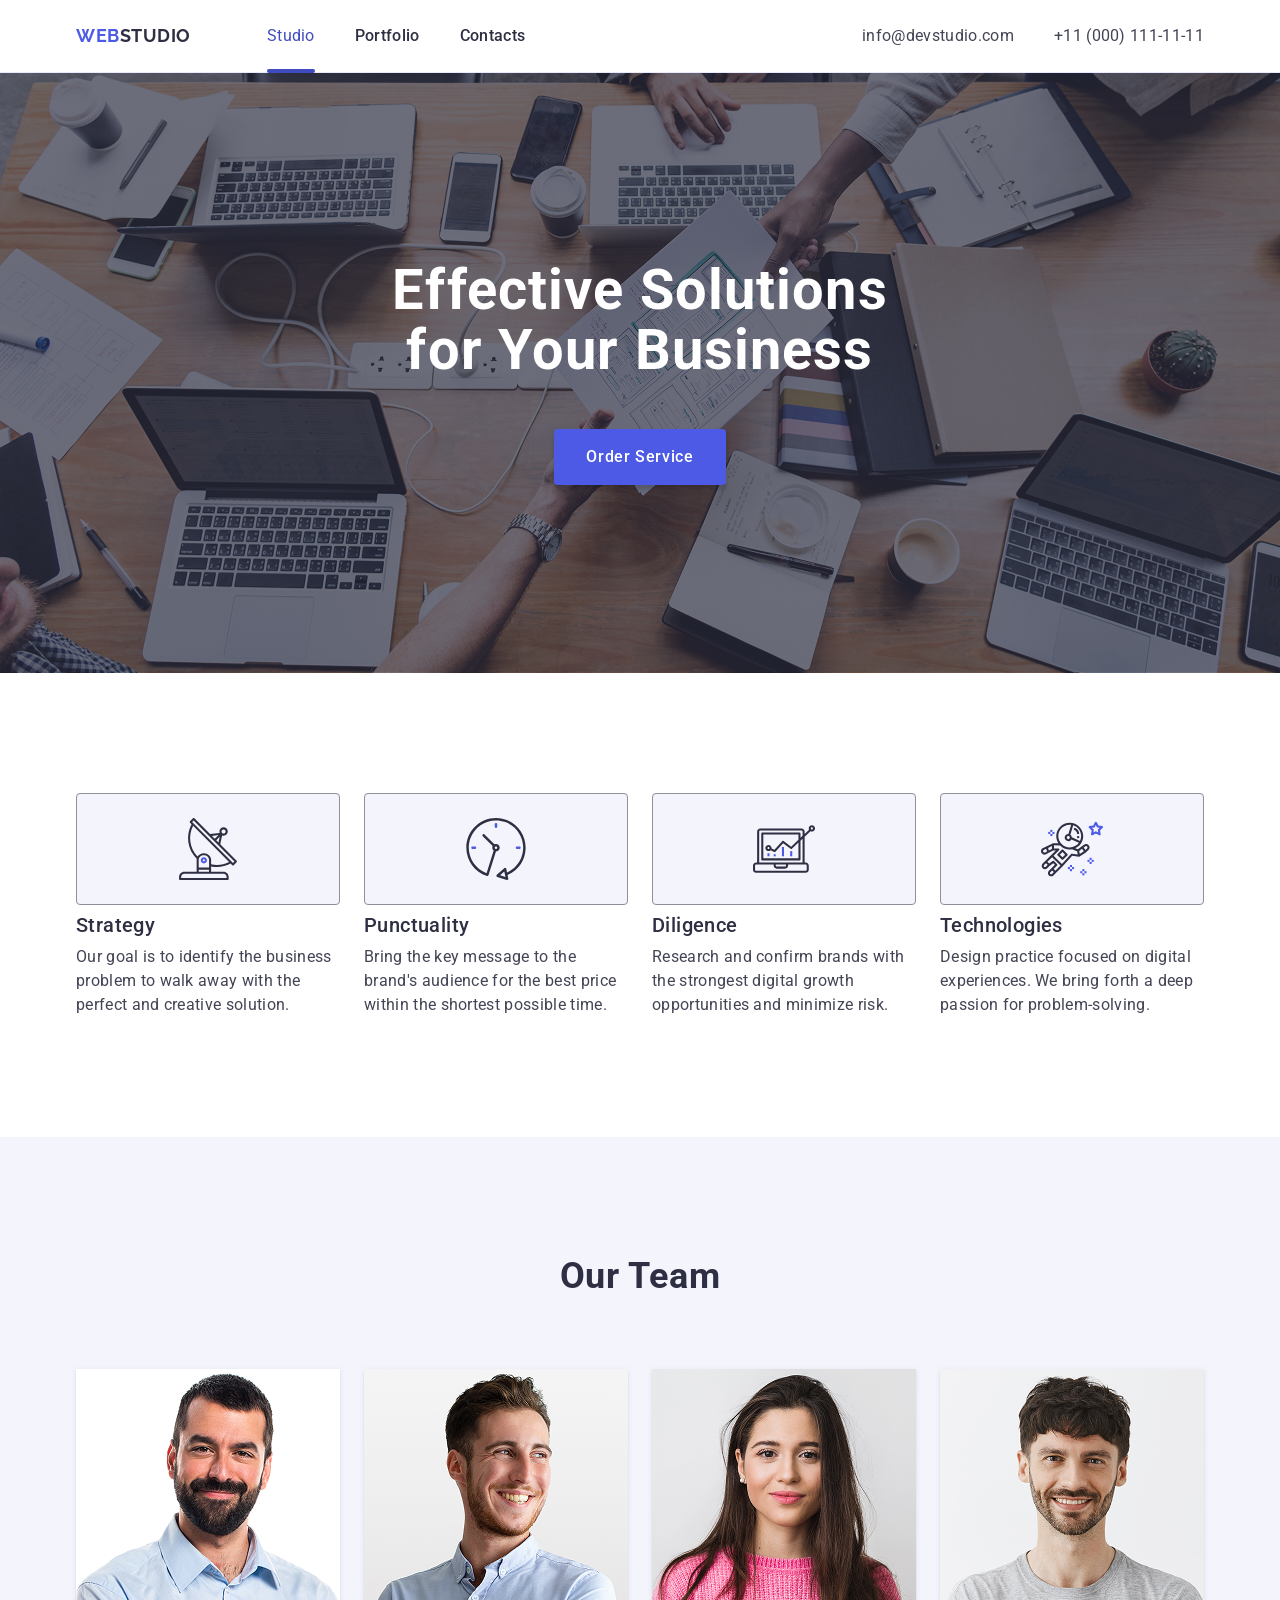
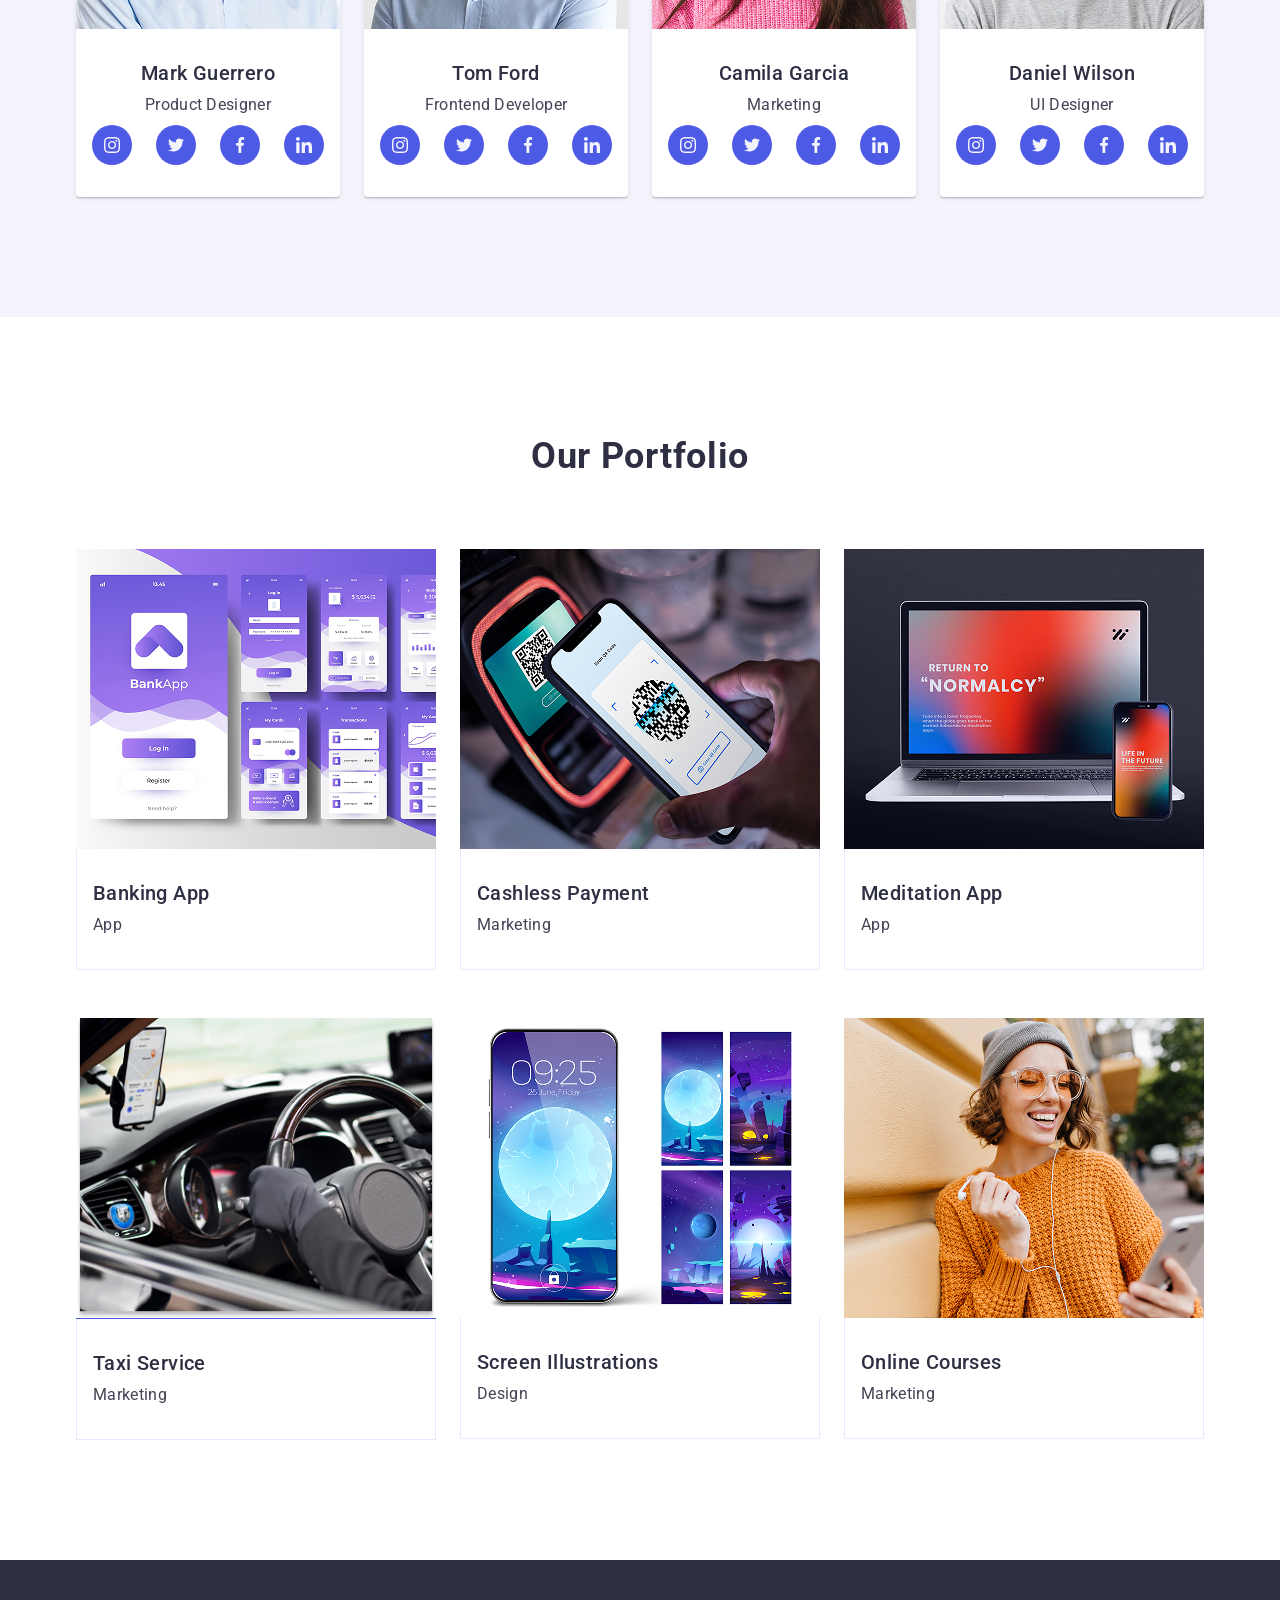
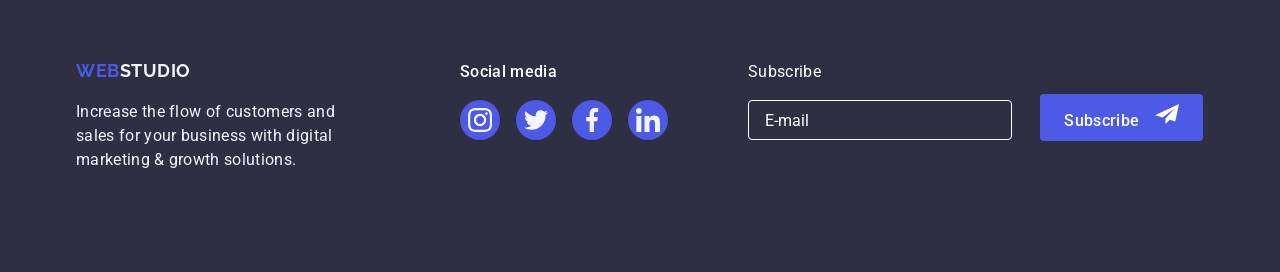
==== index.html @ 94b2026b "hidden checked" ====
<!doctype html>
<html lang="en">
  <head>
    <meta charset="UTF-8" />
    <meta name="viewport" content="width=device-width, initial-scale=1.0" />
    <title>Document</title>
    <link rel="preconnect" href="https://fonts.googleapis.com" />
    <link rel="preconnect" href="https://fonts.gstatic.com" crossorigin />
    <link
      href="https://fonts.googleapis.com/css2?family=Raleway:ital,wght@0,100..900;1,100..900&family=Roboto:ital,wght@0,100..900;1,100..900&display=swap"
      rel="stylesheet"
    />
    <link
      rel="stylesheet"
      href="https://cdnjs.cloudflare.com/ajax/libs/modern-normalize/3.0.1/modern-normalize.min.css"
      integrity="sha512-q6WgHqiHlKyOqslT/lgBgodhd03Wp4BEqKeW6nNtlOY4quzyG3VoQKFrieaCeSnuVseNKRGpGeDU3qPmabCANg=="
      crossorigin="anonymous"
      referrerpolicy="no-referrer"
    />
    <link rel="stylesheet" href="./css/styles.css" />
  </head>
  <body>
    <header class="header">
      <div class="container">
        <div class="header-wrapper">
          <a class="logo" href="./index.html"
            ><span class="logo-text">Web</span>Studio</a
          >
          <nav class="nav">
            <ul class="nav-list">
              <li>
                <a class="nav-link-active" href="./index.html">Studio</a>
              </li>
              <li><a class="nav-link" href="">Portfolio</a></li>
              <li><a class="nav-link" href="">Contacts</a></li>
            </ul>
          </nav>
          <address class="contact">
            <ul class="nav-contact">
              <li class="contact-list">
                <a class="contact-link" href="mailto:info@devstudio.com"
                  >info@devstudio.com</a
                >
              </li>
              <li class="contact-list">
                <a class="contact-link" href="tel:+110001111111"
                  >+11 (000) 111-11-11</a
                >
              </li>
            </ul>
          </address>
        </div>
      </div>
    </header>
    <main>
      <section class="solutions">
        <div class="container">
          <div class="solutions-wrapper">
            <h1 class="solutions-title">
              Effective Solutions for Your Business
            </h1>
            <button class="solution-button" type="button" data-modal-open>
              Order Service
            </button>
          </div>
        </div>
      </section>
      <section class="features">
        <div class="container">
          <h2 class="visually-hidden">Our Features</h2>
          <div class="features-wrapper">
            <ul class="features-list">
              <li class="features-item">
                <div class="features-icon">
                  <svg
                    class="icons"
                    width="64"
                    height="64"
                    fill="#f4f4fd"
                    xmlns="http://www.w3.org/2000/svg"
                  >
                    <use href="./images/icons.svg#antenna" />
                  </svg>
                </div>
                <h3 class="features-item-title">Strategy</h3>
                <p class="features-text">
                  Our goal is to identify the business problem to walk away with
                  the perfect and creative solution.
                </p>
              </li>
              <li class="features-item">
                <div class="features-icon">
                  <svg
                    class="icons"
                    width="64"
                    height="64"
                    fill="#f4f4fd"
                    xmlns="http://www.w3.org/2000/svg"
                  >
                    <use href="./images/icons.svg#clock" />
                  </svg>
                </div>
                <h3 class="features-item-title">Punctuality</h3>
                <p class="features-text">
                  Bring the key message to the brand's audience for the best
                  price within the shortest possible time.
                </p>
              </li>
              <li class="features-item">
                <div class="features-icon">
                  <svg
                    class="icons"
                    width="64"
                    height="64"
                    fill="#f4f4fd"
                    xmlns="http://www.w3.org/2000/svg"
                  >
                    <use href="./images/icons.svg#diagram" />
                  </svg>
                </div>
                <h3 class="features-item-title">Diligence</h3>
                <p class="features-text">
                  Research and confirm brands with the strongest digital growth
                  opportunities and minimize risk.
                </p>
              </li>
              <li class="features-item">
                <div class="features-icon">
                  <svg
                    class="icons"
                    width="64"
                    height="64"
                    fill="#f4f4fd"
                    xmlns="http://www.w3.org/2000/svg"
                  >
                    <use href="./images/icons.svg#astronaut" />
                  </svg>
                </div>
                <h3 class="features-item-title">Technologies</h3>
                <p class="features-text">
                  Design practice focused on digital experiences. We bring forth
                  a deep passion for problem-solving.
                </p>
              </li>
            </ul>
          </div>
        </div>
      </section>
      <section class="team">
        <div class="container">
          <div class="team-wrapper">
            <h2 class="team-title">Our Team</h2>
            <ul class="team-list">
              <li class="team-item">
                <img
                  class="team-img"
                  src="./images/MarkGuerrero.jpg"
                  alt="Mark Guerrero"
                  width="264"
                />
                <div class="team-item-wrapper">
                  <h3 class="team-item-title">Mark Guerrero</h3>
                  <p class="team-text">Product Designer</p>
                  <ul class="social">
                    <li class="social-icon">
                      <a
                        class="social-link"
                        href="https://www.instagram.com/mark_guerrero/"
                        target="_blank"
                        rel="noopener noreferrer"
                      >
                        <svg
                          class="team-icon"
                          width="16"
                          height="16"
                          fill="#f4f4fd"
                          xmlns="http://www.w3.org/2000/svg"
                        >
                          <use href="./images/icons.svg#instagram" />
                        </svg>
                      </a>
                    </li>
                    <li class="social-icon">
                      <a
                        class="social-link"
                        href="https://twitter.com/mark_guerrero"
                        target="_blank"
                        rel="noopener noreferrer"
                      >
                        <svg
                          class="team-icon"
                          width="16"
                          height="16"
                          fill="#f4f4fd"
                          xmlns="http://www.w3.org/2000/svg"
                        >
                          <use href="./images/icons.svg#twitter" />
                        </svg>
                      </a>
                    </li>
                    <li class="social-icon">
                      <a
                        class="social-link"
                        href="https://facebook.com/mark_guerrero"
                        target="_blank"
                        rel="noopener noreferrer"
                      >
                        <svg
                          class="team-icon"
                          width="16"
                          height="16"
                          fill="#f4f4fd"
                          xmlns="http://www.w3.org/2000/svg"
                        >
                          <use href="./images/icons.svg#facebook" />
                        </svg>
                      </a>
                    </li>
                    <li class="social-icon">
                      <a
                        class="social-link"
                        href="https://www.linkedin.com/in/mark_guerrero"
                        target="_blank"
                        rel="noopener noreferrer"
                      >
                        <svg
                          class="team-icon"
                          width="16"
                          height="16"
                          fill="#f4f4fd"
                          xmlns="http://www.w3.org/2000/svg"
                        >
                          <use href="./images/icons.svg#linkedin" />
                        </svg>
                      </a>
                    </li>
                  </ul>
                </div>
              </li>
              <li class="team-item">
                <img
                  class="team-img"
                  src="./images/TomFord.jpg"
                  alt="Tom Ford"
                  width="264"
                />
                <div class="team-item-wrapper">
                  <h3 class="team-item-title">Tom Ford</h3>
                  <p class="team-text">Frontend Developer</p>
                  <ul class="social">
                    <li class="social-icon">
                      <a
                        class="social-link"
                        href="https://www.instagram.com/tom_ford/"
                        target="_blank"
                        rel="noopener noreferrer"
                      >
                        <svg
                          class="team-icon"
                          width="16"
                          height="16"
                          fill="#f4f4fd"
                          xmlns="http://www.w3.org/2000/svg"
                        >
                          <use href="./images/icons.svg#instagram" />
                        </svg>
                      </a>
                    </li>
                    <li class="social-icon">
                      <a
                        class="social-link"
                        href="https://twitter.com/tom_ford"
                        target="_blank"
                        rel="noopener noreferrer"
                      >
                        <svg
                          class="team-icon"
                          width="16"
                          height="16"
                          fill="#f4f4fd"
                          xmlns="http://www.w3.org/2000/svg"
                        >
                          <use href="./images/icons.svg#twitter" />
                        </svg>
                      </a>
                    </li>
                    <li class="social-icon">
                      <a
                        class="social-link"
                        href="https://www.facebook.com/tom.ford"
                        target="_blank"
                        rel="noopener noreferrer"
                      >
                        <svg
                          class="team-icon"
                          width="16"
                          height="16"
                          fill="#f4f4fd"
                          xmlns="http://www.w3.org/2000/svg"
                        >
                          <use href="./images/icons.svg#facebook" />
                        </svg>
                      </a>
                    </li>
                    <li class="social-icon">
                      <a
                        class="social-link"
                        href="https://www.linkedin.com/in/tom-ford"
                        target="_blank"
                        rel="noopener noreferrer"
                      >
                        <svg
                          class="team-icon"
                          width="16"
                          height="16"
                          fill="#f4f4fd"
                          xmlns="http://www.w3.org/2000/svg"
                        >
                          <use href="./images/icons.svg#linkedin" />
                        </svg>
                      </a>
                    </li>
                  </ul>
                </div>
              </li>
              <li class="team-item">
                <img
                  class="team-img"
                  src="./images/CamilaGarcia.jpg"
                  alt="Camila Garcia"
                  width="264"
                />
                <div class="team-item-wrapper">
                  <h3 class="team-item-title">Camila Garcia</h3>
                  <p class="team-text">Marketing</p>
                  <ul class="social">
                    <li class="social-icon">
                      <a
                        class="social-link"
                        href="https://www.instagram.com/camila.garcia"
                        target="_blank"
                        rel="noopener noreferrer"
                      >
                        <svg
                          class="team-icon"
                          width="16"
                          height="16"
                          fill="#f4f4fd"
                          xmlns="http://www.w3.org/2000/svg"
                        >
                          <use href="./images/icons.svg#instagram" />
                        </svg>
                      </a>
                    </li>

                    <li class="social-icon">
                      <a
                        class="social-link"
                        href="https://twitter.com/camila_garcia"
                        target="_blank"
                        rel="noopener noreferrer"
                      >
                        <svg
                          class="team-icon"
                          width="16"
                          height="16"
                          fill="#f4f4fd"
                          xmlns="http://www.w3.org/2000/svg"
                        >
                          <use href="./images/icons.svg#twitter" />
                        </svg>
                      </a>
                    </li>
                    <li class="social-icon">
                      <a
                        class="social-link"
                        href="https://www.facebook.com/camila.garcia"
                        target="_blank"
                        rel="noopener noreferrer"
                      >
                        <svg
                          class="team-icon"
                          width="16"
                          height="16"
                          fill="#f4f4fd"
                          xmlns="http://www.w3.org/2000/svg"
                        >
                          <use href="./images/icons.svg#facebook" />
                        </svg>
                      </a>
                    </li>
                    <li class="social-icon">
                      <a
                        class="social-link"
                        href="https://www.linkedin.com/in/camila-garcia"
                        target="_blank"
                        rel="noopener noreferrer"
                      >
                        <svg
                          class="team-icon"
                          width="16"
                          height="16"
                          fill="#f4f4fd"
                          xmlns="http://www.w3.org/2000/svg"
                        >
                          <use href="./images/icons.svg#linkedin" />
                        </svg>
                      </a>
                    </li>
                  </ul>
                </div>
              </li>
              <li class="team-item">
                <img
                  class="team-img"
                  src="./images/DanielWilson.jpg"
                  alt="Daniel Wilson"
                  width="264"
                />
                <div class="team-item-wrapper">
                  <h3 class="team-item-title">Daniel Wilson</h3>
                  <p class="team-text">UI Designer</p>
                  <ul class="social">
                    <li class="social-icon">
                      <a
                        class="social-link"
                        href="https://www.instagram.com/daniel.wilson"
                        target="_blank"
                        rel="noopener noreferrer"
                      >
                        <svg
                          class="team-icon"
                          width="16"
                          height="16"
                          fill="#f4f4fd"
                          xmlns="http://www.w3.org/2000/svg"
                        >
                          <use href="./images/icons.svg#instagram" />
                        </svg>
                      </a>
                    </li>
                    <li class="social-icon">
                      <a
                        class="social-link"
                        href="https://www.twitter.com/daniel.wilson"
                        target="_blank"
                        rel="noopener noreferrer"
                      >
                        <svg
                          class="team-icon"
                          width="16"
                          height="16"
                          fill="#f4f4fd"
                          xmlns="http://www.w3.org/2000/svg"
                        >
                          <use href="./images/icons.svg#twitter" />
                        </svg>
                      </a>
                    </li>
                    <li class="social-icon">
                      <a
                        class="social-link"
                        href="https://www.facebook.com/daniel.wilson"
                        target="_blank"
                        rel="noopener noreferrer"
                      >
                        <svg
                          class="team-icon"
                          width="16"
                          height="16"
                          fill="#f4f4fd"
                          xmlns="http://www.w3.org/2000/svg"
                        >
                          <use href="./images/icons.svg#facebook" />
                        </svg>
                      </a>
                    </li>
                    <li class="social-icon">
                      <a
                        class="social-link"
                        href="https://www.linkedin.com/in/daniel-wilson"
                        target="_blank"
                        rel="noopener noreferrer"
                      >
                        <svg
                          class="team-icon"
                          width="16"
                          height="16"
                          fill="#f4f4fd"
                          xmlns="http://www.w3.org/2000/svg"
                        >
                          <use href="./images/icons.svg#linkedin" />
                        </svg>
                      </a>
                    </li>
                  </ul>
                </div>
              </li>
            </ul>
          </div>
        </div>
      </section>
      <section class="portfolio">
        <div class="container">
          <div class="portfolio-wrapper">
            <h2 class="portfolio-title">Our Portfolio</h2>
            <ul class="portfolio-list">
              <li class="portfolio-item">
                <div class="curtain">
                  <img
                    class="portfolio-img"
                    src="./images/BankingApp.jpg"
                    alt="Banking App"
                    width="360"
                  />
                  <p class="curtain-text">
                    14 Stylish and User-Friendly App Design Concepts · Task
                    Manager App · Calorie Tracker App · Exotic Fruit Ecommerce
                    App · Cloud Storage App
                  </p>
                </div>
                <div class="portfolio-item-wrapper">
                  <h3 class="portfolio-item-title">Banking App</h3>
                  <p class="portfolio-text">App</p>
                </div>
              </li>
              <li class="portfolio-item">
                <div class="curtain">
                  <img
                    class="portfolio-img"
                    src="./images/CashlessPayment.jpg"
                    alt="Cashless Payment"
                    width="360"
                  />
                  <p class="curtain-text">
                    14 Stylish and User-Friendly App Design Concepts · Task
                    Manager App · Calorie Tracker App · Exotic Fruit Ecommerce
                    App · Cloud Storage App
                  </p>
                </div>
                <div class="portfolio-item-wrapper">
                  <h3 class="portfolio-item-title">Cashless Payment</h3>
                  <p class="portfolio-text">Marketing</p>
                </div>
              </li>
              <li class="portfolio-item">
                <div class="curtain">
                  <img
                    class="portfolio-img"
                    src="./images/MeditationApp.jpg"
                    alt="Meditation App"
                    width="360"
                  />
                  <p class="curtain-text">
                    14 Stylish and User-Friendly App Design Concepts · Task
                    Manager App · Calorie Tracker App · Exotic Fruit Ecommerce
                    App · Cloud Storage App
                  </p>
                </div>
                <div class="portfolio-item-wrapper">
                  <h3 class="portfolio-item-title">Meditation App</h3>
                  <p class="portfolio-text">App</p>
                </div>
              </li>
              <li class="portfolio-item">
                <div class="curtain">
                  <img
                    class="portfolio-img"
                    src="./images/TaxiService.jpg"
                    alt="Taxi Service"
                    width="360"
                  />
                  <p class="curtain-text">
                    14 Stylish and User-Friendly App Design Concepts · Task
                    Manager App · Calorie Tracker App · Exotic Fruit Ecommerce
                    App · Cloud Storage App
                  </p>
                </div>
                <div class="portfolio-item-wrapper">
                  <h3 class="portfolio-item-title">Taxi Service</h3>
                  <p class="portfolio-text">Marketing</p>
                </div>
              </li>
              <li class="portfolio-item">
                <div class="curtain">
                  <img
                    class="portfolio-img"
                    src="./images/ScreenIllustrations.jpg"
                    alt="Screen Illustrations"
                    width="360"
                  />
                  <p class="curtain-text">
                    14 Stylish and User-Friendly App Design Concepts · Task
                    Manager App · Calorie Tracker App · Exotic Fruit Ecommerce
                    App · Cloud Storage App
                  </p>
                </div>
                <div class="portfolio-item-wrapper">
                  <h3 class="portfolio-item-title">Screen Illustrations</h3>
                  <p class="portfolio-text">Design</p>
                </div>
              </li>
              <li class="portfolio-item">
                <div class="curtain">
                  <img
                    class="portfolio-img"
                    src="./images/OnlineCourses.jpg"
                    alt="Online Courses"
                    width="360"
                  />
                  <p class="curtain-text">
                    14 Stylish and User-Friendly App Design Concepts · Task
                    Manager App · Calorie Tracker App · Exotic Fruit Ecommerce
                    App · Cloud Storage App
                  </p>
                </div>
                <div class="portfolio-item-wrapper">
                  <h3 class="portfolio-item-title">Online Courses</h3>
                  <p class="portfolio-text">Marketing</p>
                </div>
              </li>
            </ul>
          </div>
        </div>
      </section>
    </main>
    <footer class="footer">
      <div class="container">
        <div class="footer-wrap">
          <div class="footer-wrapper">
            <a class="footer-logo" href="./index.html"
              ><span class="logo-text">Web</span>Studio</a
            >
            <p class="footer-text">
              Increase the flow of customers and sales for your business with
              digital marketing & growth solutions.
            </p>
          </div>
          <div class="footer-social-wrapper">
            <p class="footer-social-text">Social media</p>
            <ul class="footer-social">
              <li class="social-icon">
                <a
                  class="footer-social-link"
                  href="https://www.instagram.com/web.studio"
                  target="_blank"
                  rel="noopener noreferrer"
                >
                  <svg
                    class="footer-icon"
                    width="24"
                    height="24"
                    fill="#f4f4fd"
                    xmlns="http://www.w3.org/2000/svg"
                  >
                    <use href="./images/icons.svg#instagram" />
                  </svg>
                </a>
              </li>
              <li class="social-icon">
                <a
                  class="footer-social-link"
                  href="https://www.twitter.com/web.studio"
                  target="_blank"
                  rel="noopener noreferrer"
                >
                  <svg
                    class="footer-icon"
                    width="24"
                    height="24"
                    fill="#f4f4fd"
                    xmlns="http://www.w3.org/2000/svg"
                  >
                    <use href="./images/icons.svg#twitter" />
                  </svg>
                </a>
              </li>
              <li class="social-icon">
                <a
                  class="footer-social-link"
                  href="https://www.facebook.com/web.studio"
                  target="_blank"
                  rel="noopener noreferrer"
                >
                  <svg
                    class="footer-icon"
                    width="24"
                    height="24"
                    fill="#f4f4fd"
                    xmlns="http://www.w3.org/2000/svg"
                  >
                    <use href="./images/icons.svg#facebook" />
                  </svg>
                </a>
              </li>
              <li class="social-icon">
                <a
                  class="footer-social-link"
                  href="https://www.linkedin.com/company/web.studio"
                  target="_blank"
                  rel="noopener noreferrer"
                >
                  <svg
                    class="footer-icon"
                    width="24"
                    height="24"
                    fill="#f4f4fd"
                    xmlns="http://www.w3.org/2000/svg"
                  >
                    <use href="./images/icons.svg#linkedin" />
                  </svg>
                </a>
              </li>
            </ul>
          </div>
          <div class="footer-subscribe">
            <p class="footer-subscribe-text">Subscribe</p>
            <form class="footer-form">
              <input
                class="footer-input"
                name="Subscribe"
                type="email"
                placeholder="E-mail"
                required
              />
              <button class="footer-btn" type="submit">
                Subscribe<svg
                  class="footer-subscribe-icon"
                  width="24"
                  height="24"
                  fill="none"
                  xmlns="http://www.w3.org/2000/svg"
                >
                  <use href="./images/icons.svg#subscribe" />
                </svg>
              </button>
            </form>
          </div>
        </div>
      </div>
    </footer>
    <div class="backdrop" data-modal>
      <div class="modal">
        <button class="modal-close-btn" type="button" data-modal-close>
          <svg
            class="modal-close-icon"
            width="8"
            height="8"
            fill="none"
            xmlns="http://www.w3.org/2000/svg"
          >
            <use href="./images/icons.svg#close" />
          </svg>
        </button>
        <div class="modal-wrapper">
          <p class="modal-title">
            Leave your contacts and we will call you back
          </p>
          <form class="modal-form">
            <label for="name" class="input-text"
              >Name

              <div class="modal-input-wrapper">
                <input
                  id="name"
                  name="Name"
                  class="modal-input"
                  type="text"
                  placeholder=""
                  required
                />
                <svg
                  class="modal-name-icon"
                  width="18"
                  height="24"
                  fill="#none"
                  xmlns="http://www.w3.org/2000/svg"
                >
                  <use href="./images/icons.svg#person" />
                </svg>
              </div>
            </label>
            <label for="tel" class="input-text"
              >Phone
              <div class="modal-input-wrapper">
                <input
                  id="tel"
                  name="Tel"
                  class="modal-input"
                  type="tel"
                  placeholder=""
                  required
                />
                <svg
                  class="modal-name-icon"
                  width="18"
                  height="24"
                  fill="#none"
                  xmlns="http://www.w3.org/2000/svg"
                >
                  <use href="./images/icons.svg#phone" />
                </svg>
              </div>
            </label>
            <label for="email" class="input-text"
              >Email
              <div class="modal-input-wrapper">
                <input
                  id="email"
                  name="email"
                  class="modal-input"
                  type="email"
                  placeholder=""
                  required
                />
                <svg
                  class="modal-name-icon"
                  width="18"
                  height="24"
                  fill="#none"
                  xmlns="http://www.w3.org/2000/svg"
                >
                  <use href="./images/icons.svg#email" />
                </svg>
              </div>
            </label>
            <label for="comment" class="input-text"
              >Comment
              <textarea
                id="comment"
                name="Comment"
                class="modal-textarea"
                placeholder="Text input"
              ></textarea>
            </label>

            <input
              class="modal-checkbox visually-hidden"
              type="checkbox"
              id="checkbox"
              name="accept"
              required
            />
            <label class="checkbox" for="checkbox">
              <span class="checkbox-checked">
                <svg
                  class="checkbox-icon"
                  width="12"
                  height="10"
                  fill="none"
                  xmlns="http://www.w3.org/2000/svg"
                >
                  <use href="./images/icons.svg#click" />
                </svg>
              </span>
              I accept the terms and conditions of the
              <a
                class="checkbox-link"
                href="./privacy-policy.html"
                target="_blank"
                rel="noopener noreferrer"
                >Privacy Policy</a
              >
            </label>
            <button class="modal-button" type="submit">Send</button>
          </form>
        </div>
      </div>
    </div>

    <script src="./js/modal.js"></script>
  </body>
</html>
---- css/styles.css ----
a {
  text-decoration: none;
}
.contact-link {
  color: #434455; /*slate*/
}
h1,
h2,
h3,
h4,
p {
  margin: 0; /* Прибирає відступи */
}
img {
  display: block; /* Прибирає нижній відступ */
}
ul,
ol {
  list-style-type: none; /* Прибирає маркери/цифри */
  margin: 0;
  padding-left: 0;
}
body {
  font-family: "roboto", sans-serif;
  font-size: 16px;
  font-weight: 400;
  line-height: 1.5;
  letter-spacing: 0.02em;
  color: #434455; /*slate*/

  background-color: #ffffff;
}
.container {
  max-width: 1158px;
  margin: 0 auto;
  /*margin-right: 0;*/
  padding-left: 15px;
  padding-right: 15px;
}
.header {
  box-shadow:
    0 1px 6px 0 rgba(46, 47, 66, 0.08),
    0 1px 1px 0 rgba(46, 47, 66, 0.16),
    0 2px 1px 0 rgba(46, 47, 66, 0.08);
  border-bottom: 1px solid #e7e9fc;
}
.header-wrapper {
  /*max-width: 1128px;*/

  display: flex;

  /* justify-content: space-between;*/
  align-items: center;

  /*gap: 76px;*/
}

.logo {
  font-family: "raleway", sans-serif;
  transition: color 250ms cubic-bezier(0.4, 0, 0.2, 1);
  font-weight: 700;
  font-size: 18px;
  line-height: 1.17;
  letter-spacing: 0.03em;
  text-transform: uppercase;

  color: #2e2f42; /*navyblue*/
}

.logo-text {
  font-family: "raleway", sans-serif;
  font-weight: 700;
  font-size: 18px;
  line-height: 1.17;
  letter-spacing: 0.03em;
  text-transform: uppercase;
  color: #4d5ae5; /*iris*/
}
.logo:hover,
.logo:focus,
.nav-link:hover,
.nav-link:focus,
.contact-link:hover,
.contact-link:focus {
  color: #404bbf; /*ocean*/
}
.nav-link-active::after {
  position: absolute;
  content: "";
  display: block;
  width: 100%;
  height: 4px;
  border-radius: 2px;
  background-color: #404bbf; /*ocean*/
  bottom: -1px;
  font-weight: 500;
  font-size: 16px;
  line-height: 150%;
  letter-spacing: 0.02em;
  color: #404bbf; /*ocean*/
}
.nav {
  padding-left: 76px;
  flex-grow: 1;
}
.nav-list {
  display: flex;
  gap: 40px;
}
.nav-link-active {
  position: relative;
  color: #404bbf; /*ocean*/
  display: block;
  padding-block: 24px;
}
.nav-link {
  position: relative;
  font-weight: 500;
  display: block;
  padding-block: 24px;
  transition: color 250ms cubic-bezier(0.4, 0, 0.2, 1);
  color: #2e2f42; /*navyblue*/
}
.contact {
  font-style: normal;
}
.contact-link {
  transition: color 250ms cubic-bezier(0.4, 0, 0.2, 1);
}
.nav-contact {
  display: flex;
  gap: 40px;
}
.solutions {
  background-image:
    linear-gradient(to bottom, rgba(46, 47, 66, 0.7), rgba(46, 47, 66, 0.7)),
    url(../images/solutionbg.jpg);
  background-size: cover;
  background-position: center;
  background-repeat: no-repeat;
  max-width: 1440px;
  margin: 0 auto;
}

.solutions-wrapper {
  max-width: 496px;
  margin: 0 auto;
  padding-top: 188px;
  padding-bottom: 188px;
}
.solutions-title {
  font-weight: 700;
  font-size: 56px;
  line-height: 1.07;
  letter-spacing: 0.02em;
  text-align: center;
  margin-bottom: 48px;

  color: #ffffff; /*white*/
}
.solution-button {
  font-weight: 500;
  letter-spacing: 0.04em;
  line-height: 1.5;
  cursor: pointer;
  display: block;
  margin: 0 auto;
  padding: 16px 32px;
  border: none;
  border-radius: 4px;
  /* width: 169px;
  height: 56px;*/
  color: #ffffff; /*white*/
  background-color: #4d5ae5; /*iris*/
  transition: background-color 250ms cubic-bezier(0.4, 0, 0.2, 1);
  box-shadow: 0 4px 4px 0 rgba(0, 0, 0, 0.15);
}
.solution-button:hover,
.solution-button:focus {
  background-color: #404bbf; /*ocean*/
}
.features-title,
.team-title,
.portfolio-title {
  font-weight: 700;
  font-size: 36px;
  line-height: 1.11;
  letter-spacing: 0.02em;
  text-align: center;
  color: #2e2f42; /*navyblue*/
  margin-bottom: 72px;
}
.visually-hidden {
  position: absolute;
  width: 1px;
  height: 1px;
  padding: 0;
  margin: -1px;
  overflow: hidden;
  clip: rect(0, 0, 0, 0);
  white-space: nowrap;
  border: 0;
}
.features-title {
  display: none;
}
.features-wrapper,
.team-wrapper,
.portfolio-wrapper {
  padding-top: 120px;
  padding-bottom: 120px;
}
.features-icon {
  display: flex;
  justify-content: center;
  align-items: center;

  background-color: #f4f4fd;
  /*width: 264px;*/
  height: 112px;
  margin-bottom: 8px;
  padding: 24px 100px;
  border: #8e8f99 solid 1px;
  border-radius: 4px;
}
.features-list {
  display: flex;
  justify-content: center;
  gap: 24px;
}
.features-item {
  width: 264px;
}
.features-item-title,
.team-item-title,
.portfolio-item-title {
  font-weight: 500;
  font-size: 20px;
  line-height: 1.2;
  letter-spacing: 0.02em;
  color: #2e2f42; /*navyblue*/
  margin-bottom: 8px;
}

.team {
  background-color: #f4f4fd; /*cloud*/
}
.social-link:hover,
.social-link:focus {
  background-color: #404bbf; /*ocean*/
}
.team-img {
  width: 264px;
  /* height: 260px;*/
}
.team-item-wrapper {
  padding: 32px 16px;
}
.team-item {
  width: 264px;
  /*height: 380px;*/
  text-align: center;
  border-radius: 0 0 4px 4px;
  background-color: #fff;
  box-shadow:
    0 2px 1px 0 rgba(46, 47, 66, 0.08),
    0 1px 1px 0 rgba(46, 47, 66, 0.16),
    0 1px 6px 0 rgba(46, 47, 66, 0.08);
}
.team-list {
  display: flex;
  gap: 24px;
}
.social {
  display: flex;
  gap: 24px;
  justify-content: center;
  margin-top: 8px;
}
.social-link,
.footer-social-link {
  background-color: #4d5ae5;
  width: 40px;
  height: 40px;
  display: flex;
  justify-content: center;
  align-items: center;
  /*margin: 12px auto;
  align-items: center;*/
  /*padding: 24px 100px;
  border: #8e8f99 solid 1px;*/
  border-radius: 50%;
  transition: background-color 250ms cubic-bezier(0.4, 0, 0.2, 1);
}
.team-icon {
  margin: 12px auto;
}
.portfolio-list {
  display: flex;
  flex-wrap: wrap;
  gap: 48px 24px;
}
.portfolio-item {
  width: 360px;
  overflow: hidden;
  /*box-shadow:
    0 2px 1px 0 rgba(46, 47, 66, 0.08),
    0 1px 1px 0 rgba(46, 47, 66, 0.16),
    0 1px 6px 0 rgba(46, 47, 66, 0.08);
  transition: box-shadow 250ms cubic-bezier(0.4, 0, 0.2, 1);*/
}
.portfolio-item:hover,
/*.portfolio-item:focus,*/
.curtain:focus,
.portfolio-item-wrapper:focus {
  box-shadow:
    0 2px 1px 0 rgba(46, 47, 66, 0.08),
    0 1px 1px 0 rgba(46, 47, 66, 0.16),
    0 1px 6px 0 rgba(46, 47, 66, 0.08);
}
.portfolio-img {
  width: 360px;
  /*height: 300px;*/
}
.portfolio-item-wrapper {
  border-left: 1px solid #e7e9fc;
  border-right: 1px solid #e7e9fc;
  border-bottom: 1px solid #e7e9fc;
  padding: 32px 16px;
}
.curtain-text {
  position: absolute;
  top: 0;
  left: 0;
  width: 100%;
  height: 300px;
  padding: 40px 32px;
  background-color: #4d5ae5;
  color: #f4f4fd;
  transform: translateY(100%);
  transition: transform 250ms cubic-bezier(0.4, 0, 0.2, 1);
}
.portfolio-item:hover .curtain-text {
  /*opacity: 1;*/
  transform: translateY(0);
}
.curtain {
  position: relative;
  overflow: hidden;
  /* opacity: 0;*/
  /*transition: opacity 0.3s ease;*/
}
.footer-wrap {
  display: flex;
  align-items: baseline;
}
.footer-wrapper {
  /* padding-top: 100px;
  padding-bottom: 100px;*/

  max-width: 264px;
}

.footer {
  padding-top: 100px;
  padding-bottom: 100px;
  background-color: #2e2f42; /*navyblue*/
}
.footer-text {
  color: #f4f4fd; /*cloud*/
  margin-top: 16px;
}
.footer-logo {
  font-family: "raleway", sans-serif;
  font-weight: 700;
  font-size: 18px;
  line-height: 1.17;
  letter-spacing: 0.03em;
  text-transform: uppercase;
  color: #f4f4fd; /*cloud*/
}
.footer-social-wrapper {
  max-width: 208px;
  /* padding-top: 100px;*/
  /*margin-top: 16px;*/
  margin-left: 120px;
  align-items: baseline;
}
.footer-social-text {
  font-weight: 500;
  font-size: 16px;
  line-height: 1.5;
  letter-spacing: 0.02em;
  color: #fff; /*cloud*/
}
.footer-social-link:hover,
.footer-social-link:focus {
  background-color: #31d0aa; /*ocean*/
}
.footer-social {
  display: flex;
  gap: 16px;
  text-align: center;
  justify-content: left;
  margin-top: 16px;
}
.footer-icon {
  margin: 8px auto;
}
.footer-subscribe {
  padding-left: 80px;
  box-shadow: #31d0aa;
  border-color: #fff;
  transition: border-color 250ms cubic-bezier(0.4, 0, 0.2, 1);
}

.footer-subscribe-text {
  color: #fff;
}
.footer-input {
  margin-top: 16px;
  border: 1px solid #fff;
  border-radius: 4px;
  background-color: #2e2f42;
  width: 264px;
  height: 40px;
  padding-left: 16px;
}
.footer-input::placeholder {
  color: #fff;
  /*padding-left: 16px;*/
  /*padding-top: 8px;*/
}
.footer-btn {
  margin-left: 24px;
  padding: 8px 24px;
  border: none;
  border-radius: 4px;
  background-color: #4d5ae5; /*iris*/
  color: #fff; /*cloud*/
  font-weight: 500;
  font-size: 16px;
  line-height: 1.5;
  letter-spacing: 0.02em;
  transition: background-color 250ms cubic-bezier(0.4, 0, 0.2, 1);
}
.footer-btn:hover,
.footer-btn:focus {
  background-color: #31d0aa; /*ocean*/
}
.footer-subscribe-icon {
  margin-left: 16px;
  text-align: 4px;
  /* background-color: #fff;*/
}
.team-title,
.team-text {
  text-align: center;
}
.features-text,
.portfolio-text {
  font-weight: 400;
  font-size: 16px;
  line-height: 1.5;
  letter-spacing: 0.02em;
}

.backdrop {
  position: fixed;
  top: 0;
  left: 0;

  width: 100%;
  height: 100%;

  background-color: rgba(46, 47, 66, 0.4);

  opacity: 0;
  visibility: hidden;
  pointer-events: none;

  transition:
    opacity 250ms cubic-bezier(0.4, 0, 0.2, 1),
    visibility 250ms cubic-bezier(0.4, 0, 0.2, 1);
}

.backdrop.is-open {
  opacity: 1;
  visibility: visible;
  pointer-events: auto;
}

.modal {
  position: absolute;
  top: 50%;
  left: 50%;

  width: 408px;
  min-height: 584px;
  border-radius: 4px;

  transform: translate(-50%, -50%);

  box-shadow:
    0 1px 1px 0 rgba(0, 0, 0, 0.14),
    0 1px 3px 0 rgba(0, 0, 0, 0.12),
    0 2px 1px 0 rgba(0, 0, 0, 0.2);
  background-color: #fcfcfc;

  transition: transform 250ms cubic-bezier(0.4, 0, 0.2, 1);
}

.backdrop:not(.is-open) .modal {
  transform: translate(-50%, -100%);
}
.modal-close-btn {
  position: absolute;
  top: 16px;
  right: 16px;

  width: 24px;
  height: 24px;

  border: 1px solid rgba(0, 0, 0, 0.1);
  border-radius: 50%;
  color: #e7e9fc;

  cursor: pointer;
  transition: background-color 250ms cubic-bezier(0.4, 0, 0.2, 1);
}
.modal-close-btn :hover,
.modal-close-btn :focus {
  background-color: rgba(0, 0, 0, 0.1);
}
.modal-wrapper {
  padding-inline: 24px;
  padding-top: 72px;
}
.modal-title {
  font-weight: 500;
  font-size: 16px;
  margin-bottom: 18px;
  text-align: center;
  color: #2e2f42; /*navyblue*/
}
.modal-form {
  display: flex;
  flex-direction: column;
  gap: 8px;
  /*margin-top: 22px;*/
}
.modal-input-wrapper {
  position: relative;
}
.input-text {
  display: flex;
  flex-direction: column;
  gap: 4px;
  color: #8e8f99;
  border-radius: 4px;
  position: relative;
}
.modal-input {
  border: 1px solid rgba(46, 47, 66, 0.4);
  border-radius: 4px;
  height: 40px;
  padding-left: 38px;
  width: 100%;
}
.modal-textarea {
  width: 100%;
  height: 120px;
  border: 1px solid rgba(46, 47, 66, 0.4);
  border-radius: 4px;
  font-size: 12px;
  line-height: 1.17;
  letter-spacing: 0.04em;
  color: rgba(46, 47, 66, 0.4);
  padding-top: 8px;
  padding-left: 16px;
}
.checkbox {
  display: flex;
  gap: 8px;
  font-size: 12px;
  line-height: 1.17;
  letter-spacing: 0.04em;
  color: #8e8f99;
}
.checkbox-checked {
  display: flex;
  align-items: center;
  justify-content: center;

  width: 16px;
  height: 16px;
  border: 1px solid rgba(46, 47, 66, 0.4);
  border-radius: 2px;
}
.modal-checkbox:checked + .checkbox .checkbox-checked {
  background-color: #404bbf;
}
.checkbox-link {
  /* display: flex;*/
  font-size: 12px;
  line-height: 1.17;
  letter-spacing: 0.04em;
  color: #4d5ae5;
  text-decoration: underline;
  /*border-bottom: 1px solid #4d5ae5;*/
}

.modal-name-icon {
  position: absolute;
  bottom: 50%;
  left: 16px;
  transform: translateY(50%);
}
.modal-button {
  width: 169px;
  height: 56px;
  margin-top: 16px;
  padding: 8px 24px;
  border: none;
  border-radius: 4px;
  background-color: #4d5ae5; /*iris*/
  color: #fff; /*cloud*/
  margin: 22px auto;
  transition: background-color 250ms cubic-bezier(0.4, 0, 0.2, 1);
}
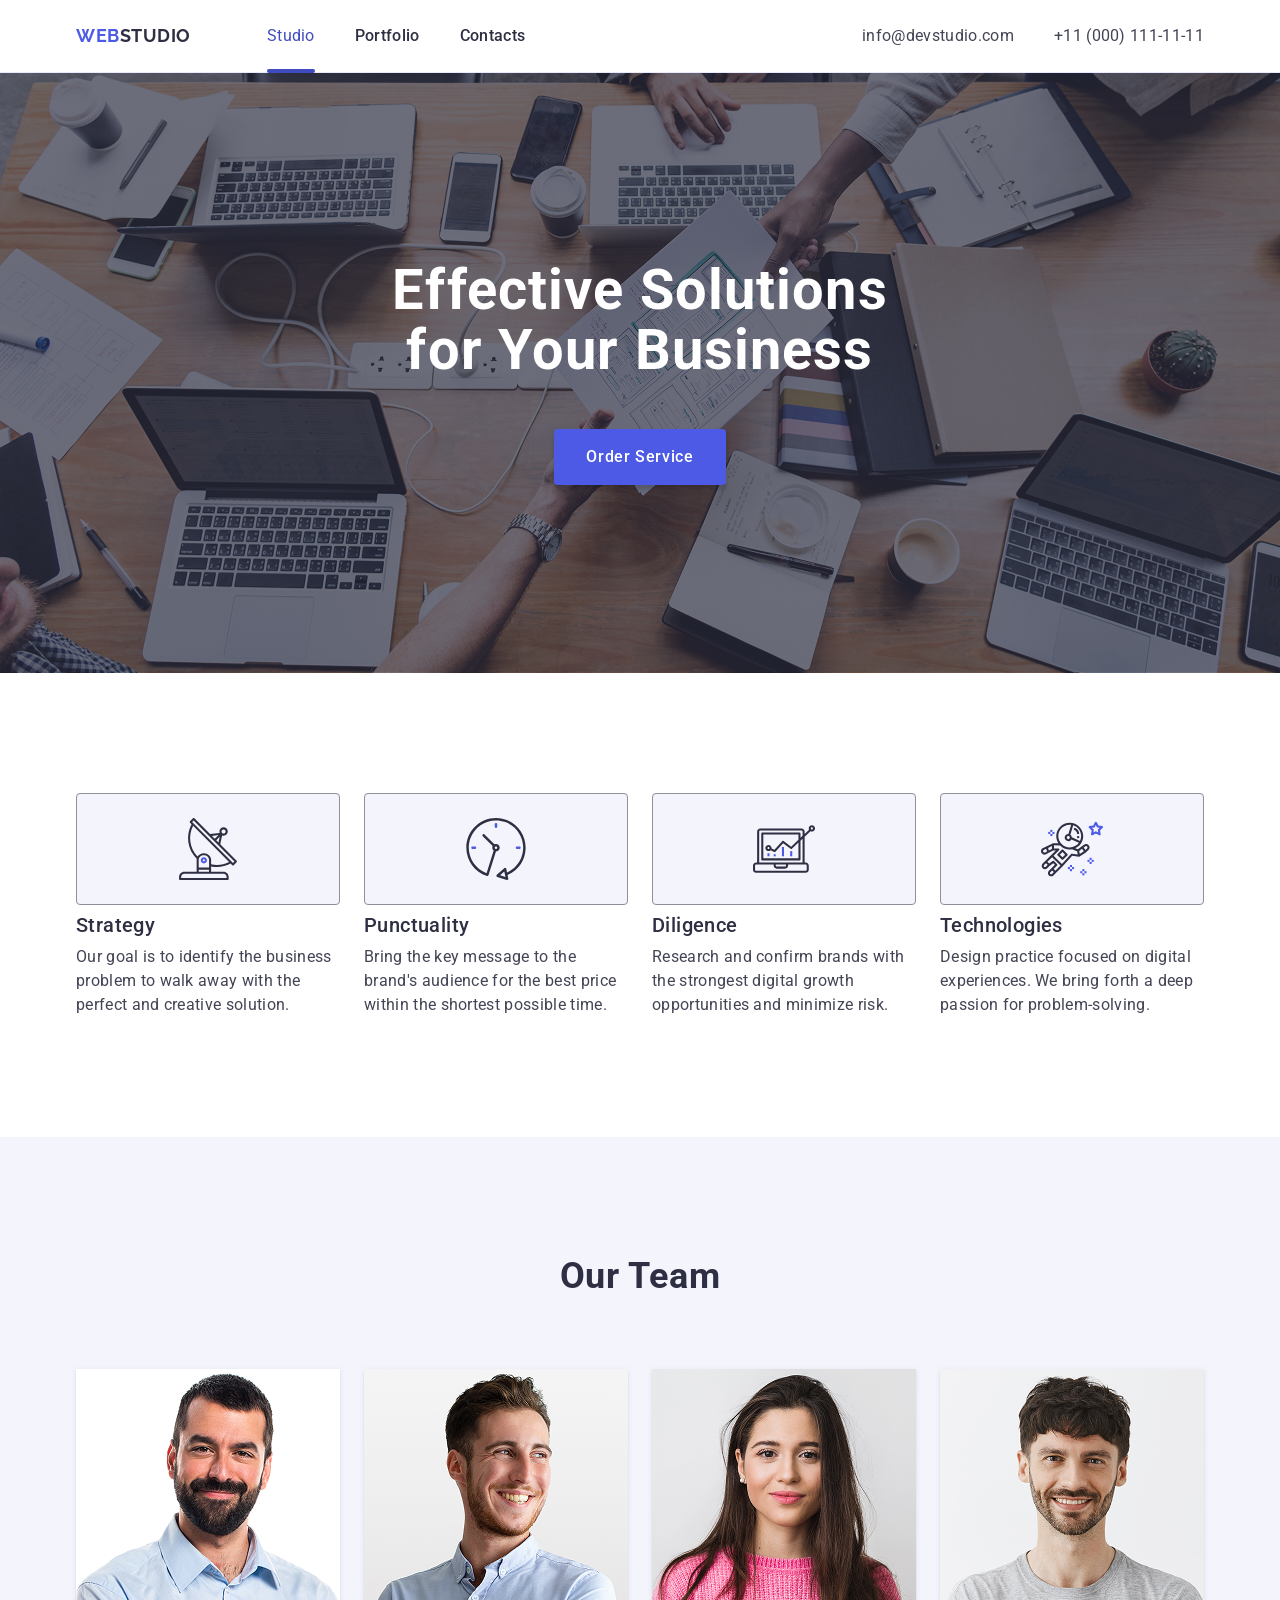
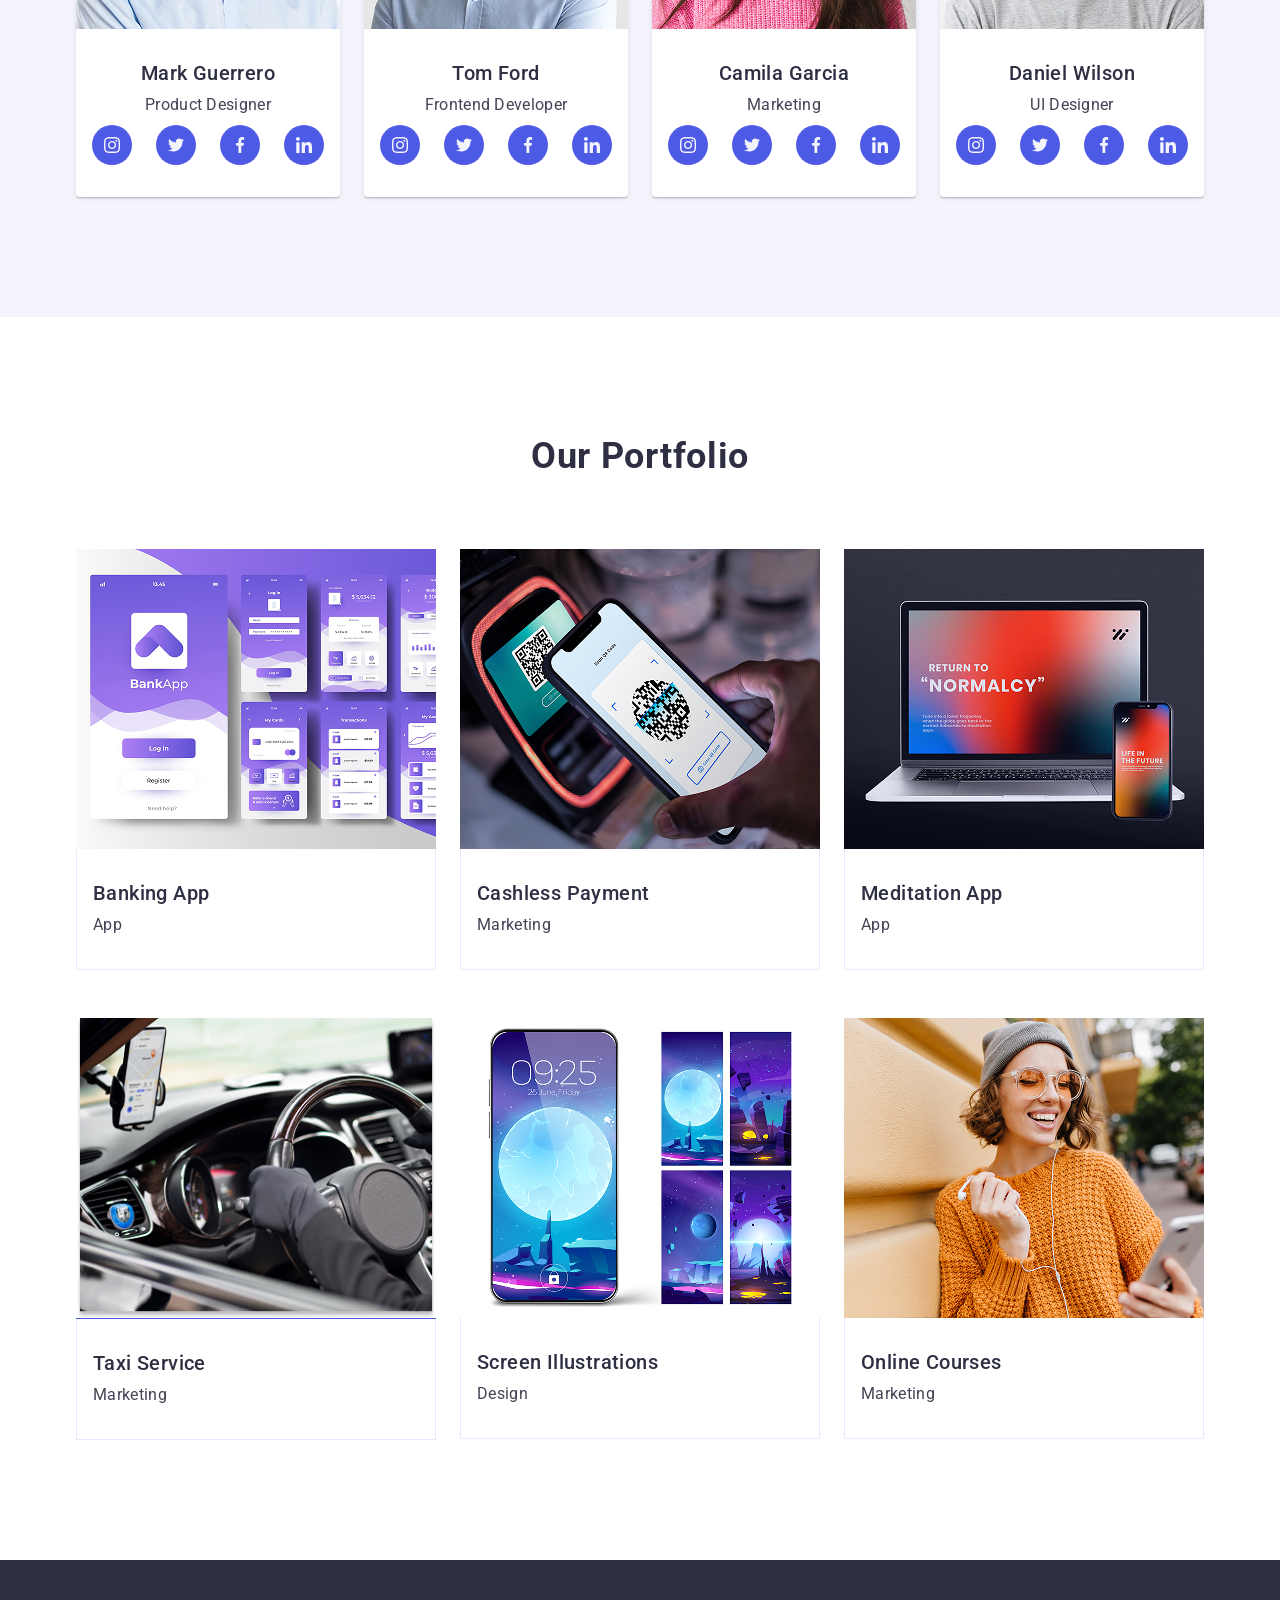
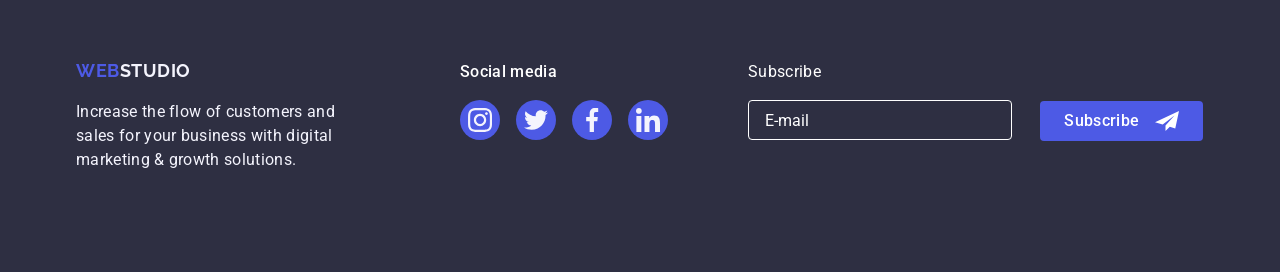
==== commit 747009e3: "cor1" ====
--- a/index.html
+++ b/index.html
@@ -76,7 +76,7 @@
                     class="icons"
                     width="64"
                     height="64"
-                    fill="#f4f4fd"
+                    fill="none"
                     xmlns="http://www.w3.org/2000/svg"
                   >
                     <use href="./images/icons.svg#antenna" />
@@ -94,7 +94,7 @@
                     class="icons"
                     width="64"
                     height="64"
-                    fill="#f4f4fd"
+                    fill="none"
                     xmlns="http://www.w3.org/2000/svg"
                   >
                     <use href="./images/icons.svg#clock" />
@@ -112,7 +112,7 @@
                     class="icons"
                     width="64"
                     height="64"
-                    fill="#f4f4fd"
+                    fill="none"
                     xmlns="http://www.w3.org/2000/svg"
                   >
                     <use href="./images/icons.svg#diagram" />
@@ -130,7 +130,7 @@
                     class="icons"
                     width="64"
                     height="64"
-                    fill="#f4f4fd"
+                    fill="none"
                     xmlns="http://www.w3.org/2000/svg"
                   >
                     <use href="./images/icons.svg#astronaut" />
@@ -173,7 +173,7 @@
                           class="team-icon"
                           width="16"
                           height="16"
-                          fill="#f4f4fd"
+                          fill="none"
                           xmlns="http://www.w3.org/2000/svg"
                         >
                           <use href="./images/icons.svg#instagram" />
@@ -191,7 +191,7 @@
                           class="team-icon"
                           width="16"
                           height="16"
-                          fill="#f4f4fd"
+                          fill="none"
                           xmlns="http://www.w3.org/2000/svg"
                         >
                           <use href="./images/icons.svg#twitter" />
@@ -209,7 +209,7 @@
                           class="team-icon"
                           width="16"
                           height="16"
-                          fill="#f4f4fd"
+                          fill="none"
                           xmlns="http://www.w3.org/2000/svg"
                         >
                           <use href="./images/icons.svg#facebook" />
@@ -227,7 +227,7 @@
                           class="team-icon"
                           width="16"
                           height="16"
-                          fill="#f4f4fd"
+                          fill="none"
                           xmlns="http://www.w3.org/2000/svg"
                         >
                           <use href="./images/icons.svg#linkedin" />
@@ -259,7 +259,7 @@
                           class="team-icon"
                           width="16"
                           height="16"
-                          fill="#f4f4fd"
+                          fill="none"
                           xmlns="http://www.w3.org/2000/svg"
                         >
                           <use href="./images/icons.svg#instagram" />
@@ -277,7 +277,7 @@
                           class="team-icon"
                           width="16"
                           height="16"
-                          fill="#f4f4fd"
+                          fill="none"
                           xmlns="http://www.w3.org/2000/svg"
                         >
                           <use href="./images/icons.svg#twitter" />
@@ -295,7 +295,7 @@
                           class="team-icon"
                           width="16"
                           height="16"
-                          fill="#f4f4fd"
+                          fill="none"
                           xmlns="http://www.w3.org/2000/svg"
                         >
                           <use href="./images/icons.svg#facebook" />
@@ -313,7 +313,7 @@
                           class="team-icon"
                           width="16"
                           height="16"
-                          fill="#f4f4fd"
+                          fill="none"
                           xmlns="http://www.w3.org/2000/svg"
                         >
                           <use href="./images/icons.svg#linkedin" />
@@ -345,7 +345,7 @@
                           class="team-icon"
                           width="16"
                           height="16"
-                          fill="#f4f4fd"
+                          fill="none"
                           xmlns="http://www.w3.org/2000/svg"
                         >
                           <use href="./images/icons.svg#instagram" />
@@ -364,7 +364,7 @@
                           class="team-icon"
                           width="16"
                           height="16"
-                          fill="#f4f4fd"
+                          fill="none"
                           xmlns="http://www.w3.org/2000/svg"
                         >
                           <use href="./images/icons.svg#twitter" />
@@ -382,7 +382,7 @@
                           class="team-icon"
                           width="16"
                           height="16"
-                          fill="#f4f4fd"
+                          fill="none"
                           xmlns="http://www.w3.org/2000/svg"
                         >
                           <use href="./images/icons.svg#facebook" />
@@ -400,7 +400,7 @@
                           class="team-icon"
                           width="16"
                           height="16"
-                          fill="#f4f4fd"
+                          fill="none"
                           xmlns="http://www.w3.org/2000/svg"
                         >
                           <use href="./images/icons.svg#linkedin" />
@@ -432,7 +432,7 @@
                           class="team-icon"
                           width="16"
                           height="16"
-                          fill="#f4f4fd"
+                          fill="none"
                           xmlns="http://www.w3.org/2000/svg"
                         >
                           <use href="./images/icons.svg#instagram" />
@@ -450,7 +450,7 @@
                           class="team-icon"
                           width="16"
                           height="16"
-                          fill="#f4f4fd"
+                          fill="none"
                           xmlns="http://www.w3.org/2000/svg"
                         >
                           <use href="./images/icons.svg#twitter" />
@@ -468,7 +468,7 @@
                           class="team-icon"
                           width="16"
                           height="16"
-                          fill="#f4f4fd"
+                          fill="none"
                           xmlns="http://www.w3.org/2000/svg"
                         >
                           <use href="./images/icons.svg#facebook" />
@@ -486,7 +486,7 @@
                           class="team-icon"
                           width="16"
                           height="16"
-                          fill="#f4f4fd"
+                          fill="none"
                           xmlns="http://www.w3.org/2000/svg"
                         >
                           <use href="./images/icons.svg#linkedin" />
@@ -650,7 +650,7 @@
                     class="footer-icon"
                     width="24"
                     height="24"
-                    fill="#f4f4fd"
+                    fill="none"
                     xmlns="http://www.w3.org/2000/svg"
                   >
                     <use href="./images/icons.svg#instagram" />
@@ -668,7 +668,7 @@
                     class="footer-icon"
                     width="24"
                     height="24"
-                    fill="#f4f4fd"
+                    fill="none"
                     xmlns="http://www.w3.org/2000/svg"
                   >
                     <use href="./images/icons.svg#twitter" />
@@ -686,7 +686,7 @@
                     class="footer-icon"
                     width="24"
                     height="24"
-                    fill="#f4f4fd"
+                    fill="none"
                     xmlns="http://www.w3.org/2000/svg"
                   >
                     <use href="./images/icons.svg#facebook" />
@@ -704,7 +704,7 @@
                     class="footer-icon"
                     width="24"
                     height="24"
-                    fill="#f4f4fd"
+                    fill="none"
                     xmlns="http://www.w3.org/2000/svg"
                   >
                     <use href="./images/icons.svg#linkedin" />
@@ -724,15 +724,17 @@
                 required
               />
               <button class="footer-btn" type="submit">
-                Subscribe<svg
-                  class="footer-subscribe-icon"
-                  width="24"
-                  height="24"
-                  fill="none"
-                  xmlns="http://www.w3.org/2000/svg"
-                >
-                  <use href="./images/icons.svg#subscribe" />
-                </svg>
+                <div class="footer-btn-text">
+                  Subscribe<svg
+                    class="footer-subscribe-icon"
+                    width="24"
+                    height="24"
+                    fill="none"
+                    xmlns="http://www.w3.org/2000/svg"
+                  >
+                    <use href="./images/icons.svg#subscribe" />
+                  </svg>
+                </div>
               </button>
             </form>
           </div>
@@ -746,7 +748,7 @@
             class="modal-close-icon"
             width="8"
             height="8"
-            fill="none"
+            fill="currentColor"
             xmlns="http://www.w3.org/2000/svg"
           >
             <use href="./images/icons.svg#close" />
@@ -757,10 +759,18 @@
             Leave your contacts and we will call you back
           </p>
           <form class="modal-form">
-            <label for="name" class="input-text"
-              >Name
-
-              <div class="modal-input-wrapper">
+            <div class="modal-input-wrapper">
+              <label for="name" class="input-text"
+                >Name
+                <svg
+                  class="modal-name-icon"
+                  width="18"
+                  height="24"
+                  fill="none"
+                  xmlns="http://www.w3.org/2000/svg"
+                >
+                  <use href="./images/icons.svg#person" />
+                </svg>
                 <input
                   id="name"
                   name="Name"
@@ -769,20 +779,12 @@
                   placeholder=""
                   required
                 />
-                <svg
-                  class="modal-name-icon"
-                  width="18"
-                  height="24"
-                  fill="#none"
-                  xmlns="http://www.w3.org/2000/svg"
-                >
-                  <use href="./images/icons.svg#person" />
-                </svg>
-              </div>
-            </label>
-            <label for="tel" class="input-text"
-              >Phone
-              <div class="modal-input-wrapper">
+              </label>
+            </div>
+            <div class="modal-input-wrapper">
+              <label for="tel" class="input-text"
+                >Phone
+
                 <input
                   id="tel"
                   name="Tel"
@@ -795,16 +797,17 @@
                   class="modal-name-icon"
                   width="18"
                   height="24"
-                  fill="#none"
+                  fill="none"
                   xmlns="http://www.w3.org/2000/svg"
                 >
                   <use href="./images/icons.svg#phone" />
                 </svg>
-              </div>
-            </label>
-            <label for="email" class="input-text"
-              >Email
-              <div class="modal-input-wrapper">
+              </label>
+            </div>
+            <div class="modal-input-wrapper">
+              <label for="email" class="input-text"
+                >Email
+
                 <input
                   id="email"
                   name="email"
@@ -817,13 +820,14 @@
                   class="modal-name-icon"
                   width="18"
                   height="24"
-                  fill="#none"
+                  fill="none"
                   xmlns="http://www.w3.org/2000/svg"
                 >
                   <use href="./images/icons.svg#email" />
                 </svg>
-              </div>
-            </label>
+              </label>
+            </div>
+
             <label for="comment" class="input-text"
               >Comment
               <textarea
@@ -834,35 +838,37 @@
               ></textarea>
             </label>
 
-            <input
-              class="modal-checkbox visually-hidden"
-              type="checkbox"
-              id="checkbox"
-              name="accept"
-              required
-            />
-            <label class="checkbox" for="checkbox">
-              <span class="checkbox-checked">
-                <svg
-                  class="checkbox-icon"
-                  width="12"
-                  height="10"
-                  fill="none"
-                  xmlns="http://www.w3.org/2000/svg"
-                >
-                  <use href="./images/icons.svg#click" />
-                </svg>
-              </span>
-              I accept the terms and conditions of the
-              <a
-                class="checkbox-link"
-                href="./privacy-policy.html"
-                target="_blank"
-                rel="noopener noreferrer"
-                >Privacy Policy</a
-              >
-            </label>
-            <button class="modal-button" type="submit">Send</button>
+            <div class="checkbox-wrapper">
+              <input
+                class="modal-checkbox visually-hidden"
+                type="checkbox"
+                id="checkbox"
+                name="accept"
+                required
+              />
+              <label class="checkbox" for="checkbox">
+                <span class="checkbox-checked">
+                  <svg
+                    class="checkbox-icon"
+                    width="10"
+                    height="8"
+                    fill="none"
+                    xmlns="http://www.w3.org/2000/svg"
+                  >
+                    <use href="./images/icons.svg#click" />
+                  </svg>
+                </span>
+                I accept the terms and conditions of the
+                <a
+                  class="checkbox-link"
+                  href="./privacy-policy.html"
+                  target="_blank"
+                  rel="noopener noreferrer"
+                  >Privacy Policy</a
+                >
+              </label>
+              <button class="modal-button" type="submit">Send</button>
+            </div>
           </form>
         </div>
       </div>
--- a/css/styles.css
+++ b/css/styles.css
@@ -449,9 +449,13 @@
   background-color: #31d0aa; /*ocean*/
 }
 .footer-subscribe-icon {
-  margin-left: 16px;
+  /* margin-left: 16px;*/
   text-align: 4px;
   /* background-color: #fff;*/
+}
+.footer-btn-text {
+  display: flex;
+  gap: 16px;
 }
 .team-title,
 .team-text {
@@ -515,31 +519,39 @@
 }
 .modal-close-btn {
   position: absolute;
-  top: 16px;
-  right: 16px;
-
+  top: 0;
+  right: 0;
+  margin-top: 16px;
+  margin-right: 16px;
   width: 24px;
   height: 24px;
-
+  background-color: #e7e9fc;
   border: 1px solid rgba(0, 0, 0, 0.1);
   border-radius: 50%;
-  color: #e7e9fc;
+  /* color: #e7e9fc;*/
 
   cursor: pointer;
   transition: background-color 250ms cubic-bezier(0.4, 0, 0.2, 1);
 }
-.modal-close-btn :hover,
-.modal-close-btn :focus {
-  background-color: rgba(0, 0, 0, 0.1);
+.modal-close-btn:hover,
+.modal-close-btn:focus {
+  background-color: #404bbf;
+  color: #fff;
+  fill: #fff;
 }
 .modal-wrapper {
+  display: flex;
+  flex-direction: column;
+  gap: 8px;
+
   padding-inline: 24px;
   padding-top: 72px;
 }
 .modal-title {
   font-weight: 500;
   font-size: 16px;
-  margin-bottom: 18px;
+  /*margin-bottom: 18px;*/
+  padding-bottom: 16px;
   text-align: center;
   color: #2e2f42; /*navyblue*/
 }
@@ -549,9 +561,7 @@
   gap: 8px;
   /*margin-top: 22px;*/
 }
-.modal-input-wrapper {
-  position: relative;
-}
+
 .input-text {
   display: flex;
   flex-direction: column;
@@ -578,6 +588,14 @@
   color: rgba(46, 47, 66, 0.4);
   padding-top: 8px;
   padding-left: 16px;
+  resize: none;
+}
+.modal-input-wrapper:hover,
+.modal-input-wrapper:focus,
+.modal-textarea:hover,
+.modal-textarea:focus {
+  border-color: #404bbf;
+  transition: border-color 250ms cubic-bezier(0.4, 0, 0.2, 1);
 }
 .checkbox {
   display: flex;
@@ -597,8 +615,18 @@
   border: 1px solid rgba(46, 47, 66, 0.4);
   border-radius: 2px;
 }
+.checkbox-wrapper {
+  display: flex;
+  flex-direction: column;
+  justify-content: center;
+}
 .modal-checkbox:checked + .checkbox .checkbox-checked {
   background-color: #404bbf;
+  opacity: 1;
+}
+.checkbox-icon {
+  opacity: 0;
+  fill: none;
 }
 .checkbox-link {
   /* display: flex;*/
@@ -614,12 +642,13 @@
   position: absolute;
   bottom: 50%;
   left: 16px;
-  transform: translateY(50%);
+  transform: translateY(100%);
 }
 .modal-button {
   width: 169px;
   height: 56px;
   margin-top: 16px;
+
   padding: 8px 24px;
   border: none;
   border-radius: 4px;
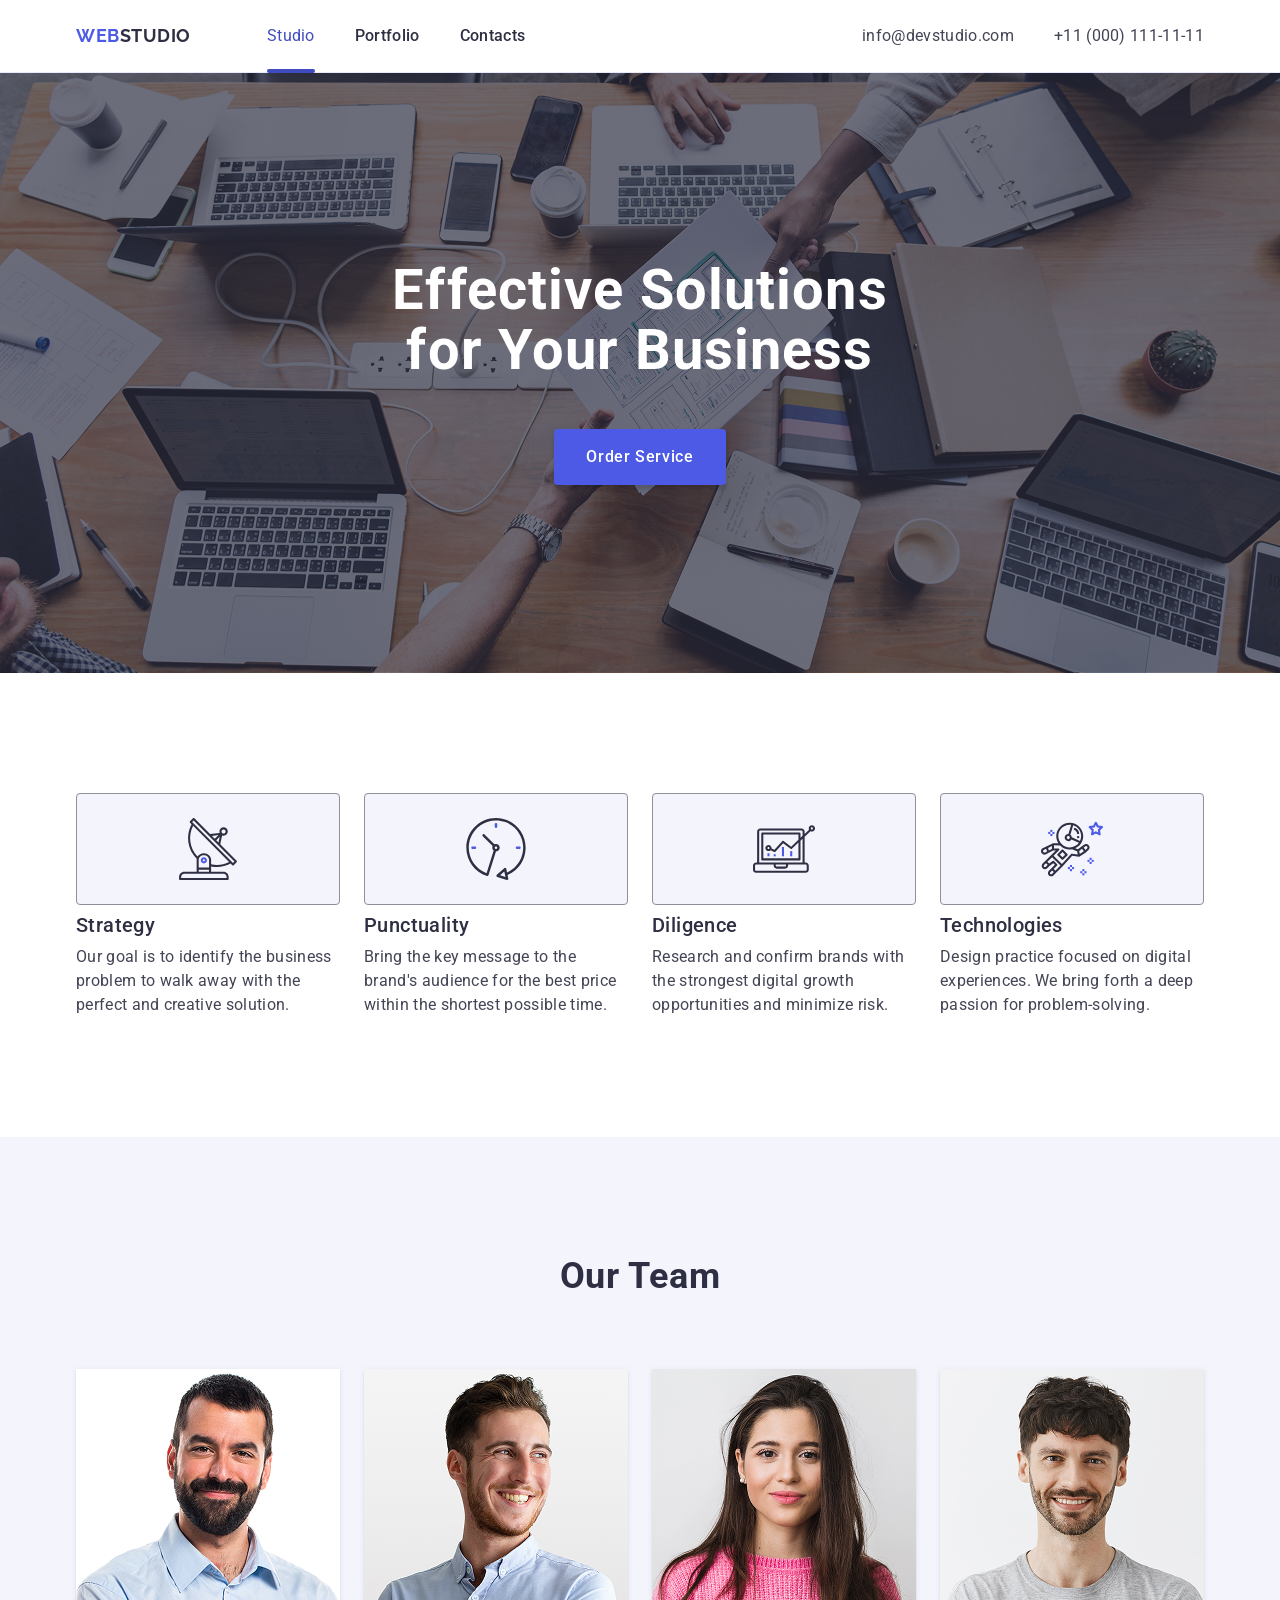
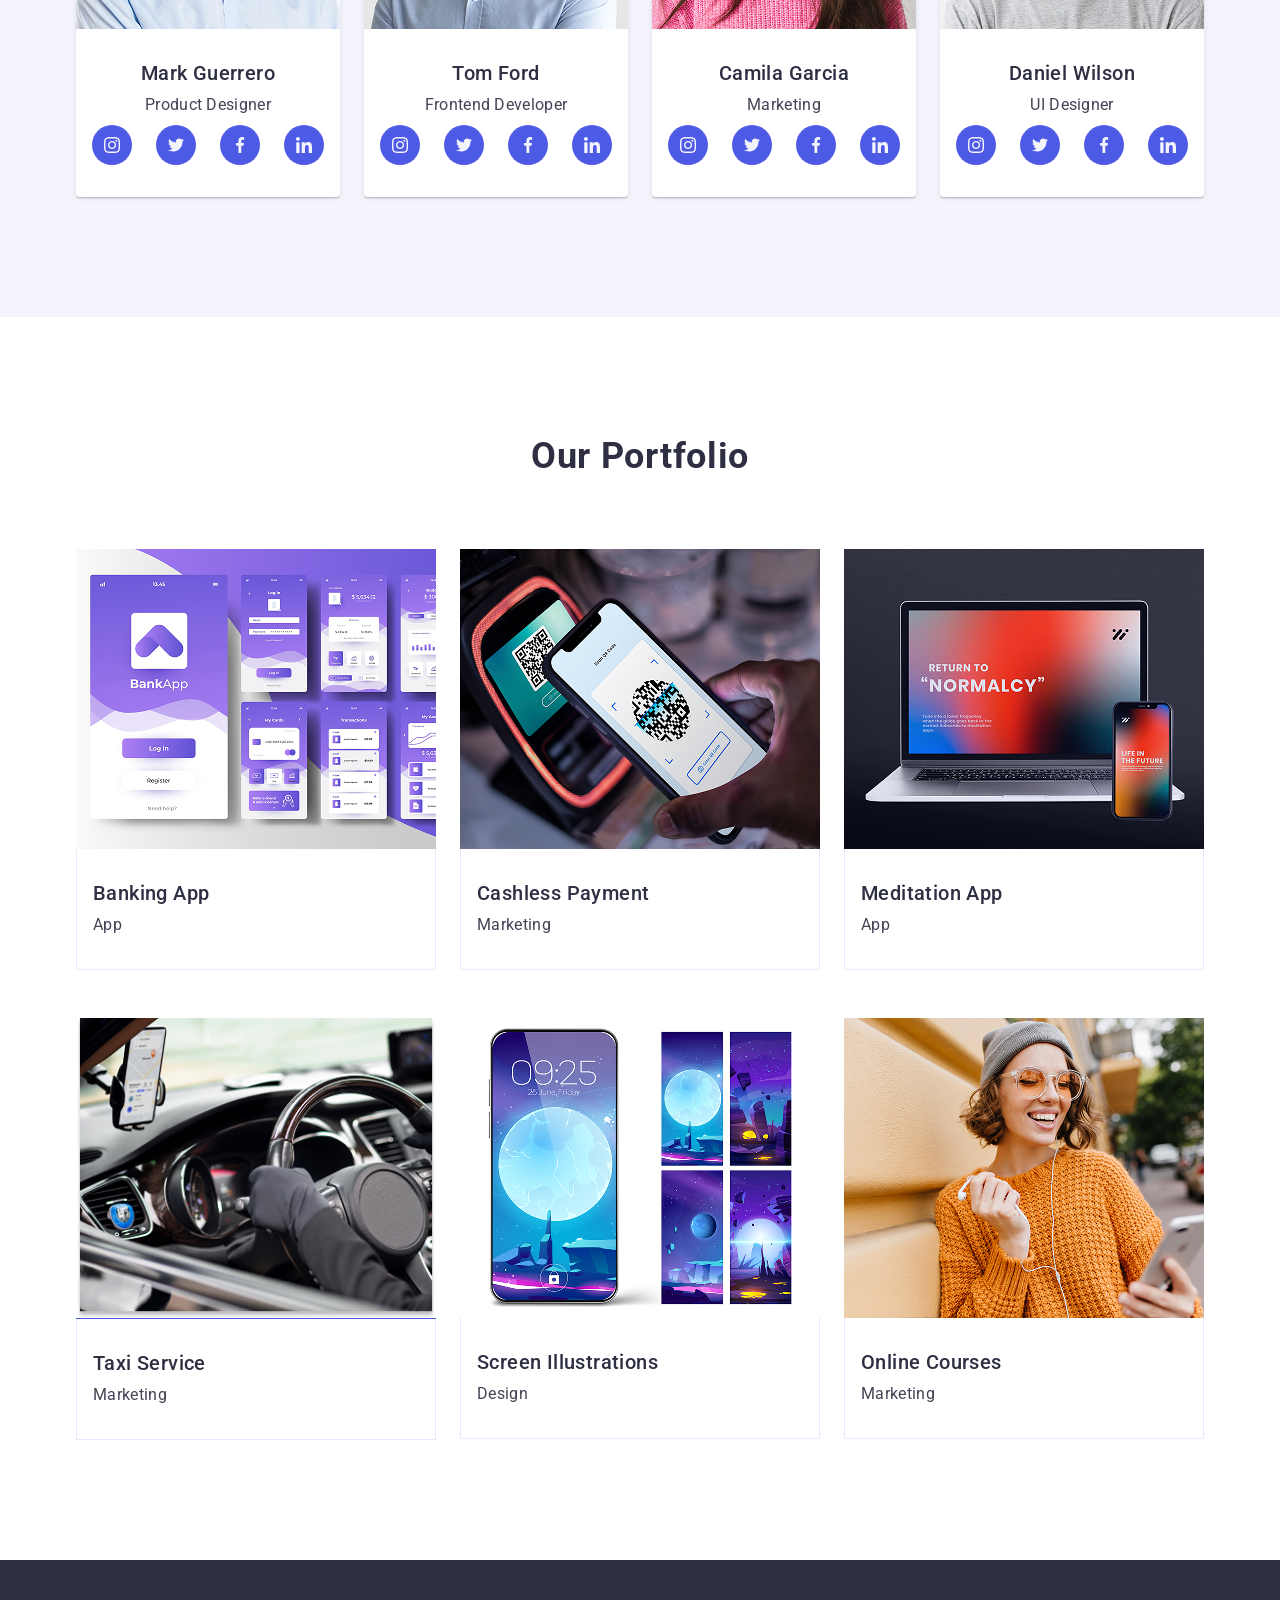
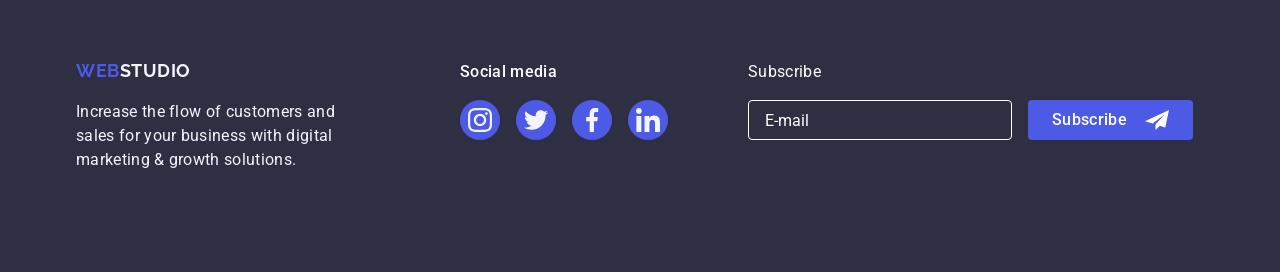
==== commit 8c6f0d22: "cor send" ====
--- a/index.html
+++ b/index.html
@@ -715,6 +715,7 @@
           </div>
           <div class="footer-subscribe">
             <p class="footer-subscribe-text">Subscribe</p>
+
             <form class="footer-form">
               <input
                 class="footer-input"
@@ -723,19 +724,18 @@
                 placeholder="E-mail"
                 required
               />
-              <button class="footer-btn" type="submit">
-                <div class="footer-btn-text">
-                  Subscribe<svg
-                    class="footer-subscribe-icon"
-                    width="24"
-                    height="24"
-                    fill="none"
-                    xmlns="http://www.w3.org/2000/svg"
-                  >
-                    <use href="./images/icons.svg#subscribe" />
-                  </svg>
-                </div>
-              </button>
+              <div class="footer-btn-icon">
+                <button class="footer-btn" type="submit">Subscribe</button>
+                <svg
+                  class="footer-subscribe-icon"
+                  width="24"
+                  height="24"
+                  fill="none"
+                  xmlns="http://www.w3.org/2000/svg"
+                >
+                  <use href="./images/icons.svg#subscribe" />
+                </svg>
+              </div>
             </form>
           </div>
         </div>
@@ -852,7 +852,7 @@
                     class="checkbox-icon"
                     width="10"
                     height="8"
-                    fill="none"
+                    fill="green"
                     xmlns="http://www.w3.org/2000/svg"
                   >
                     <use href="./images/icons.svg#click" />
--- a/css/styles.css
+++ b/css/styles.css
@@ -413,12 +413,18 @@
   border-color: #fff;
   transition: border-color 250ms cubic-bezier(0.4, 0, 0.2, 1);
 }
-
+.footer-form {
+  display: flex;
+  align-items: center;
+  gap: 16px;
+}
 .footer-subscribe-text {
   color: #fff;
-}
+  margin-bottom: 16px;
+}
+
 .footer-input {
-  margin-top: 16px;
+  /*margin-top: 16px;*/
   border: 1px solid #fff;
   border-radius: 4px;
   background-color: #2e2f42;
@@ -432,9 +438,13 @@
   /*padding-top: 8px;*/
 }
 .footer-btn {
-  margin-left: 24px;
-  padding: 8px 24px;
+  /*margin-left: 24px;*/
+  padding-block: 8px;
+  padding-left: 24px;
+  /*padding-left: 24px;*/
+  width: 165px;
   border: none;
+  text-align: left;
   border-radius: 4px;
   background-color: #4d5ae5; /*iris*/
   color: #fff; /*cloud*/
@@ -448,10 +458,14 @@
 .footer-btn:focus {
   background-color: #31d0aa; /*ocean*/
 }
+.footer-btn-icon {
+  position: relative;
+}
 .footer-subscribe-icon {
-  /* margin-left: 16px;*/
-  text-align: 4px;
-  /* background-color: #fff;*/
+  position: absolute;
+  top: 8px;
+  right: 24px;
+  /*left: 16px;*/
 }
 .footer-btn-text {
   display: flex;
@@ -537,7 +551,7 @@
 .modal-close-btn:focus {
   background-color: #404bbf;
   color: #fff;
-  fill: #fff;
+  /*fill: #fff;*/
 }
 .modal-wrapper {
   display: flex;
@@ -577,6 +591,15 @@
   padding-left: 38px;
   width: 100%;
 }
+.modal-input:focus {
+  outline: transparent;
+  border-color: #4d5ae5;
+  transition: border-color 250ms cubic-bezier(0.4, 0, 0.2, 1);
+}
+.modal-input:focus + .modal-name-icon {
+  stroke: #4d5ae5;
+  transition: stroke 250ms cubic-bezier(0.4, 0, 0.2, 1);
+}
 .modal-textarea {
   width: 100%;
   height: 120px;
@@ -590,6 +613,11 @@
   padding-left: 16px;
   resize: none;
 }
+.modal-textarea:focus {
+  outline: transparent;
+  border-color: #4d5ae5;
+  transition: border-color 250ms cubic-bezier(0.4, 0, 0.2, 1);
+}
 .modal-input-wrapper:hover,
 .modal-input-wrapper:focus,
 .modal-textarea:hover,
@@ -609,7 +637,7 @@
   display: flex;
   align-items: center;
   justify-content: center;
-
+  fill: transparent;
   width: 16px;
   height: 16px;
   border: 1px solid rgba(46, 47, 66, 0.4);
@@ -623,10 +651,10 @@
 .modal-checkbox:checked + .checkbox .checkbox-checked {
   background-color: #404bbf;
   opacity: 1;
+  /* fill: #fff;*/
 }
 .checkbox-icon {
-  opacity: 0;
-  fill: none;
+  opacity: 1;
 }
 .checkbox-link {
   /* display: flex;*/
@@ -657,3 +685,7 @@
   margin: 22px auto;
   transition: background-color 250ms cubic-bezier(0.4, 0, 0.2, 1);
 }
+.modal-button:hover,
+.modal-button:focus {
+  background-color: #404bbf; /*ocean*/
+}
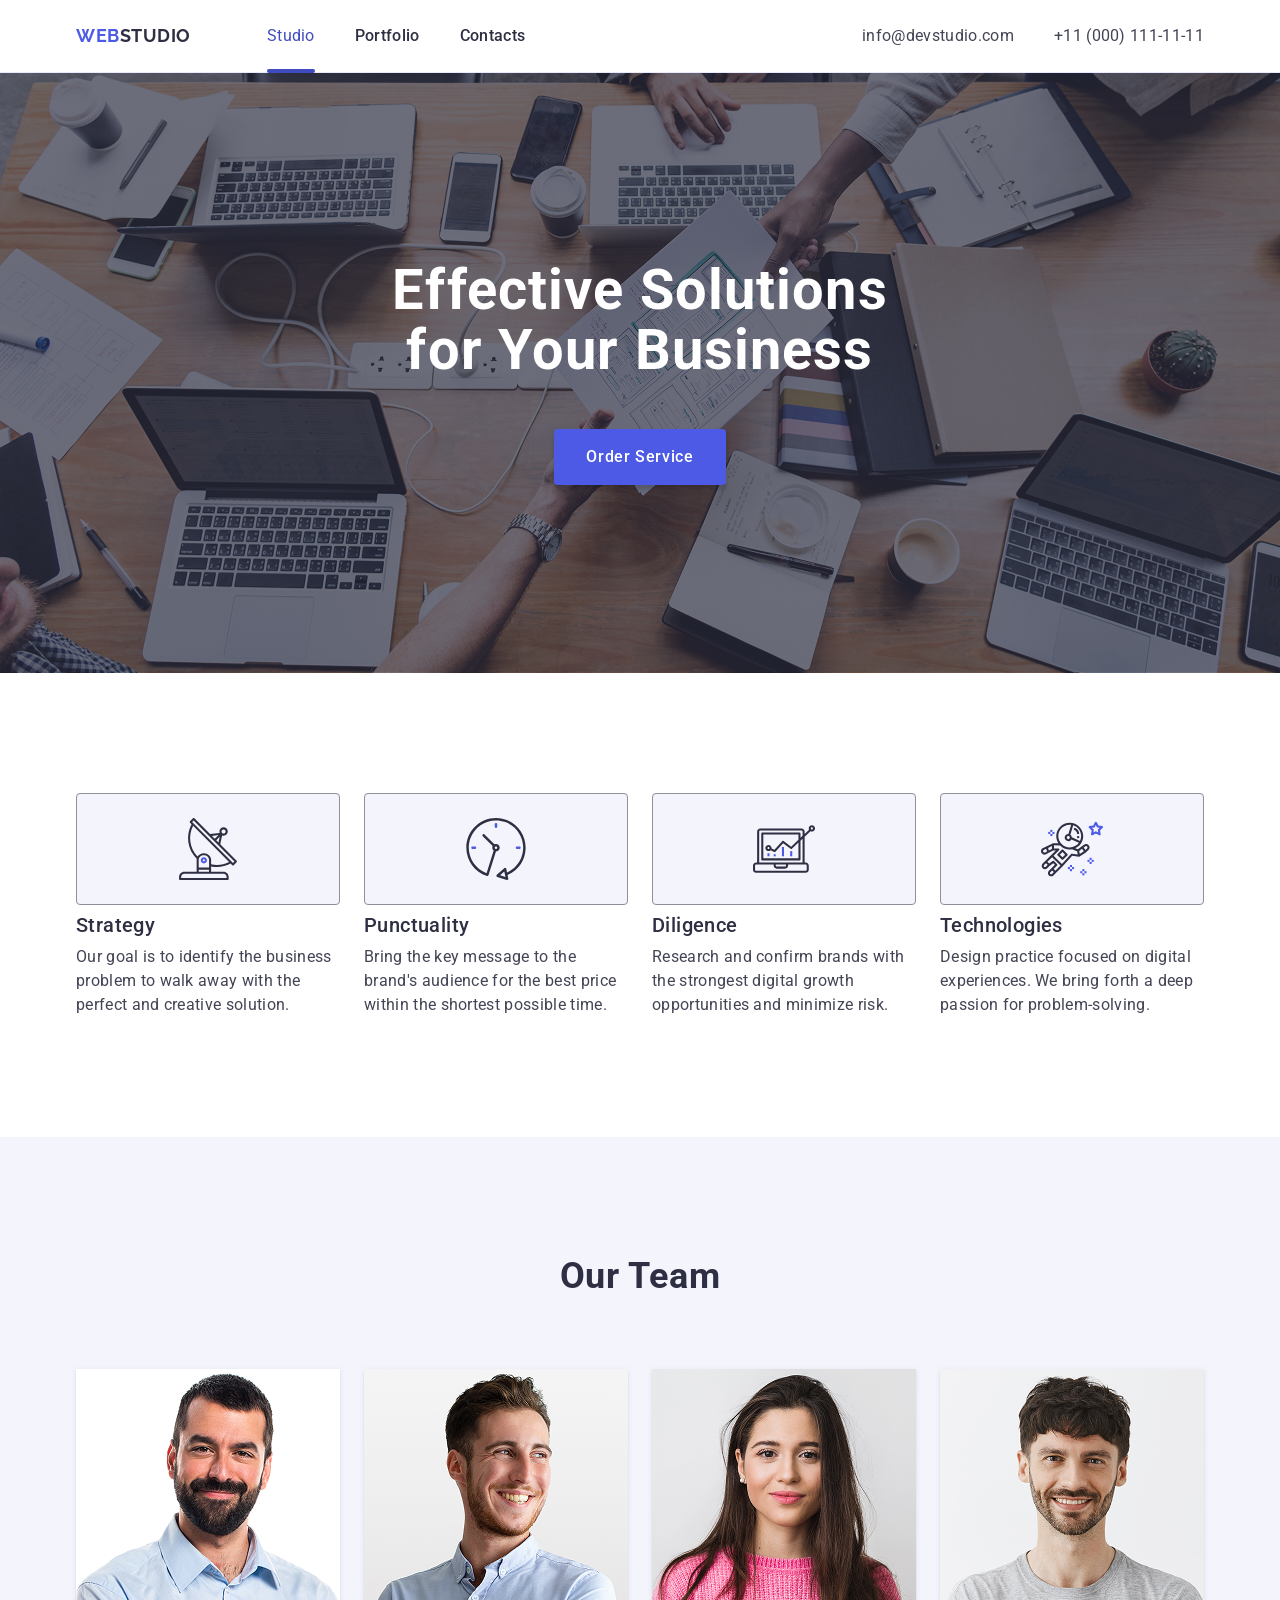
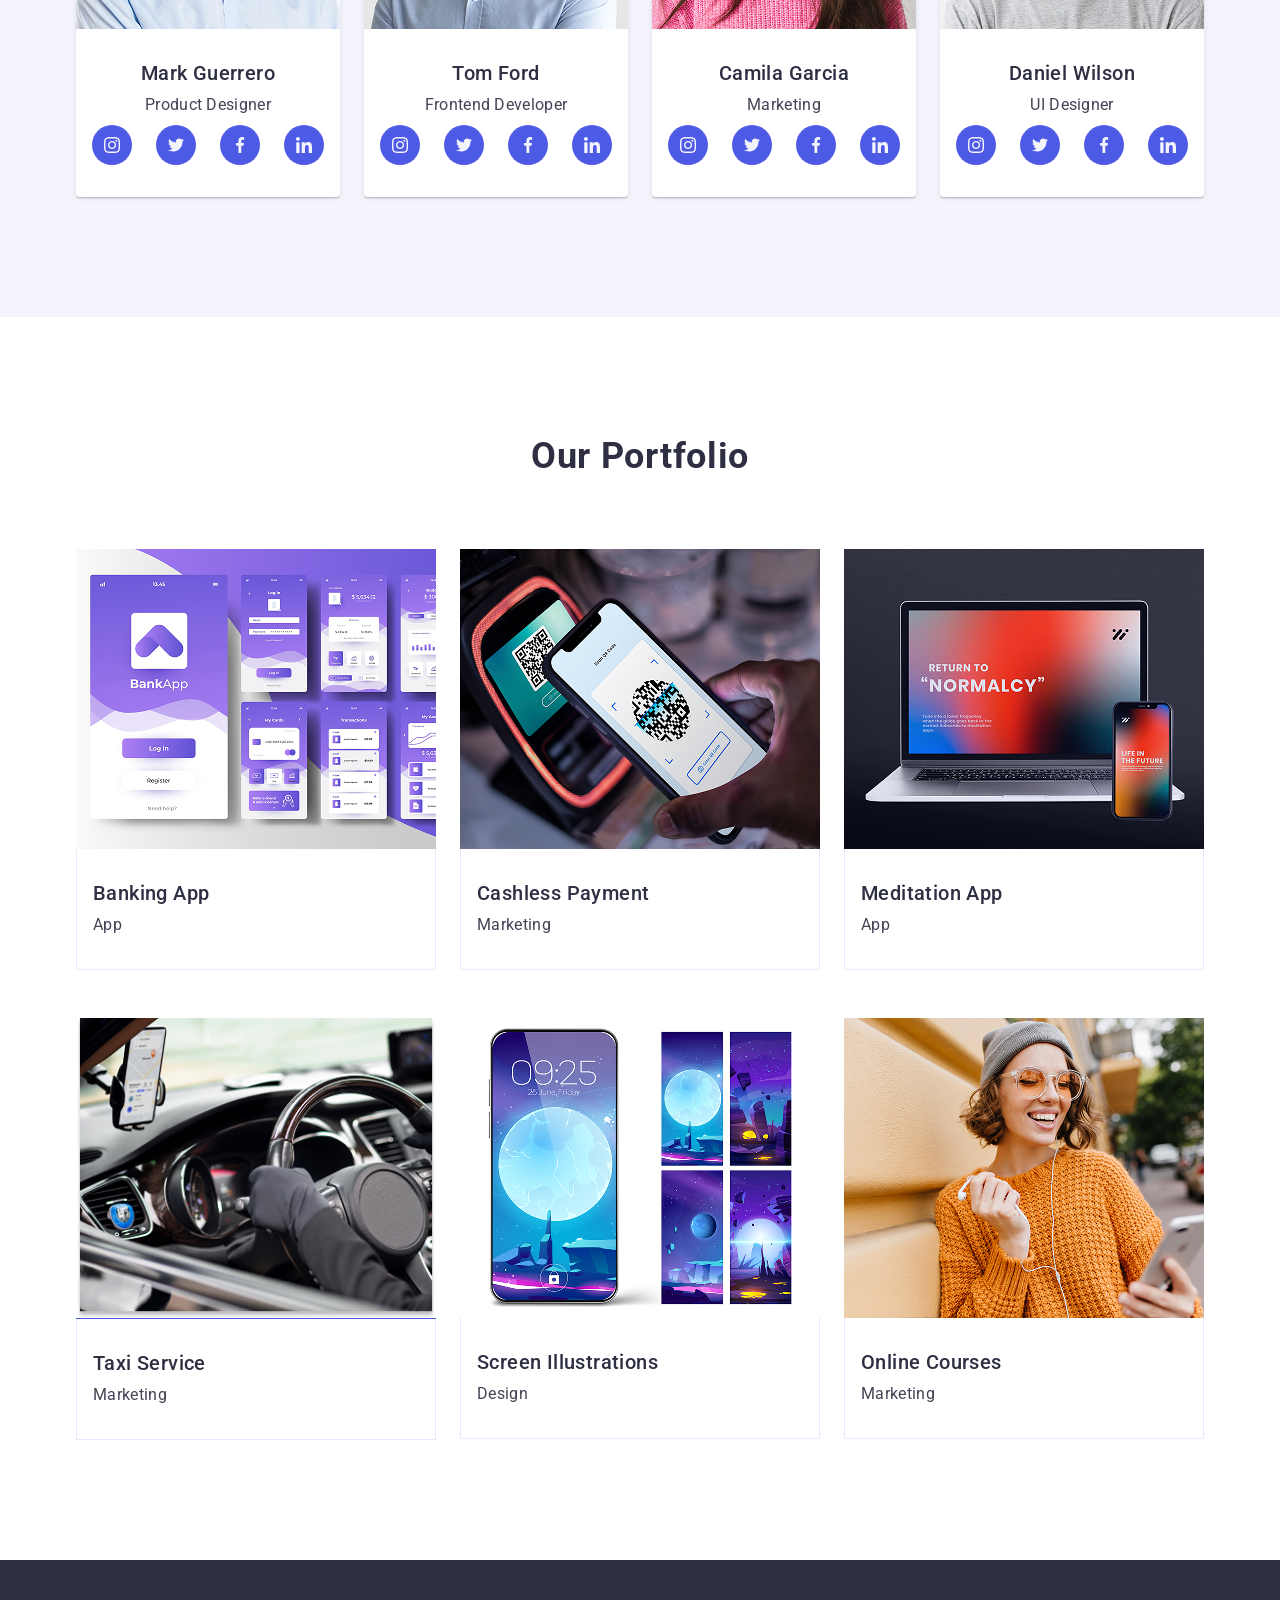
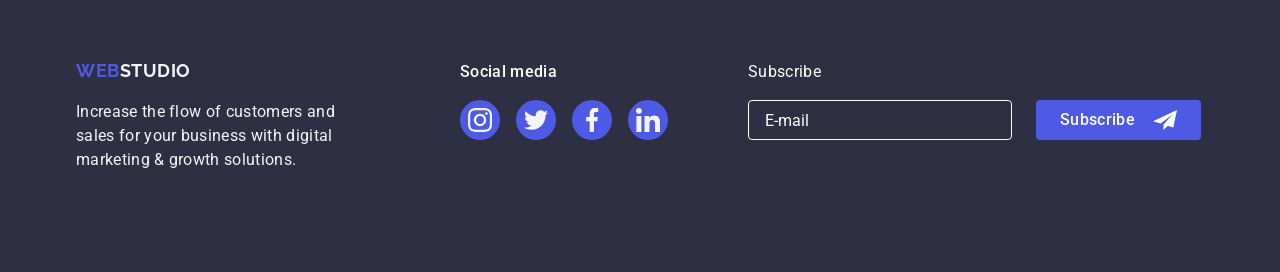
==== commit 97cd1112: "cor btn" ====
--- a/index.html
+++ b/index.html
@@ -725,16 +725,17 @@
                 required
               />
               <div class="footer-btn-icon">
-                <button class="footer-btn" type="submit">Subscribe</button>
-                <svg
-                  class="footer-subscribe-icon"
-                  width="24"
-                  height="24"
-                  fill="none"
-                  xmlns="http://www.w3.org/2000/svg"
-                >
-                  <use href="./images/icons.svg#subscribe" />
-                </svg>
+                <button class="footer-btn" type="submit">
+                  Subscribe<svg
+                    class="footer-subscribe-icon"
+                    width="24"
+                    height="24"
+                    fill="none"
+                    xmlns="http://www.w3.org/2000/svg"
+                  >
+                    <use href="./images/icons.svg#subscribe" />
+                  </svg>
+                </button>
               </div>
             </form>
           </div>
@@ -762,15 +763,7 @@
             <div class="modal-input-wrapper">
               <label for="name" class="input-text"
                 >Name
-                <svg
-                  class="modal-name-icon"
-                  width="18"
-                  height="24"
-                  fill="none"
-                  xmlns="http://www.w3.org/2000/svg"
-                >
-                  <use href="./images/icons.svg#person" />
-                </svg>
+
                 <input
                   id="name"
                   name="Name"
@@ -779,6 +772,15 @@
                   placeholder=""
                   required
                 />
+                <svg
+                  class="modal-name-icon"
+                  width="18"
+                  height="24"
+                  fill="none"
+                  xmlns="http://www.w3.org/2000/svg"
+                >
+                  <use href="./images/icons.svg#person" />
+                </svg>
               </label>
             </div>
             <div class="modal-input-wrapper">
@@ -852,7 +854,7 @@
                     class="checkbox-icon"
                     width="10"
                     height="8"
-                    fill="green"
+                    fill="none"
                     xmlns="http://www.w3.org/2000/svg"
                   >
                     <use href="./images/icons.svg#click" />
--- a/css/styles.css
+++ b/css/styles.css
@@ -353,6 +353,7 @@
 .footer-wrap {
   display: flex;
   align-items: baseline;
+  gap: 80px;
 }
 .footer-wrapper {
   /* padding-top: 100px;
@@ -383,7 +384,7 @@
   max-width: 208px;
   /* padding-top: 100px;*/
   /*margin-top: 16px;*/
-  margin-left: 120px;
+  margin-left: 40px;
   align-items: baseline;
 }
 .footer-social-text {
@@ -408,7 +409,7 @@
   margin: 8px auto;
 }
 .footer-subscribe {
-  padding-left: 80px;
+  /* padding-left: 80px;*/
   box-shadow: #31d0aa;
   border-color: #fff;
   transition: border-color 250ms cubic-bezier(0.4, 0, 0.2, 1);
@@ -416,7 +417,7 @@
 .footer-form {
   display: flex;
   align-items: center;
-  gap: 16px;
+  gap: 24px;
 }
 .footer-subscribe-text {
   color: #fff;
@@ -535,8 +536,8 @@
   position: absolute;
   top: 0;
   right: 0;
-  margin-top: 16px;
-  margin-right: 16px;
+  margin-top: 24px;
+  margin-right: 24px;
   width: 24px;
   height: 24px;
   background-color: #e7e9fc;
@@ -565,7 +566,7 @@
   font-weight: 500;
   font-size: 16px;
   /*margin-bottom: 18px;*/
-  padding-bottom: 16px;
+  padding-bottom: 10px;
   text-align: center;
   color: #2e2f42; /*navyblue*/
 }
@@ -598,7 +599,9 @@
 }
 .modal-input:focus + .modal-name-icon {
   stroke: #4d5ae5;
+  fill:#4d5ae5
   transition: stroke 250ms cubic-bezier(0.4, 0, 0.2, 1);
+  transition: fill 250ms cubic-bezier(0.4, 0, 0.2, 1);
 }
 .modal-textarea {
   width: 100%;
@@ -675,14 +678,14 @@
 .modal-button {
   width: 169px;
   height: 56px;
-  margin-top: 16px;
+  /*margin-top: 16px;*/
 
   padding: 8px 24px;
   border: none;
   border-radius: 4px;
   background-color: #4d5ae5; /*iris*/
   color: #fff; /*cloud*/
-  margin: 22px auto;
+  margin: 24px auto;
   transition: background-color 250ms cubic-bezier(0.4, 0, 0.2, 1);
 }
 .modal-button:hover,
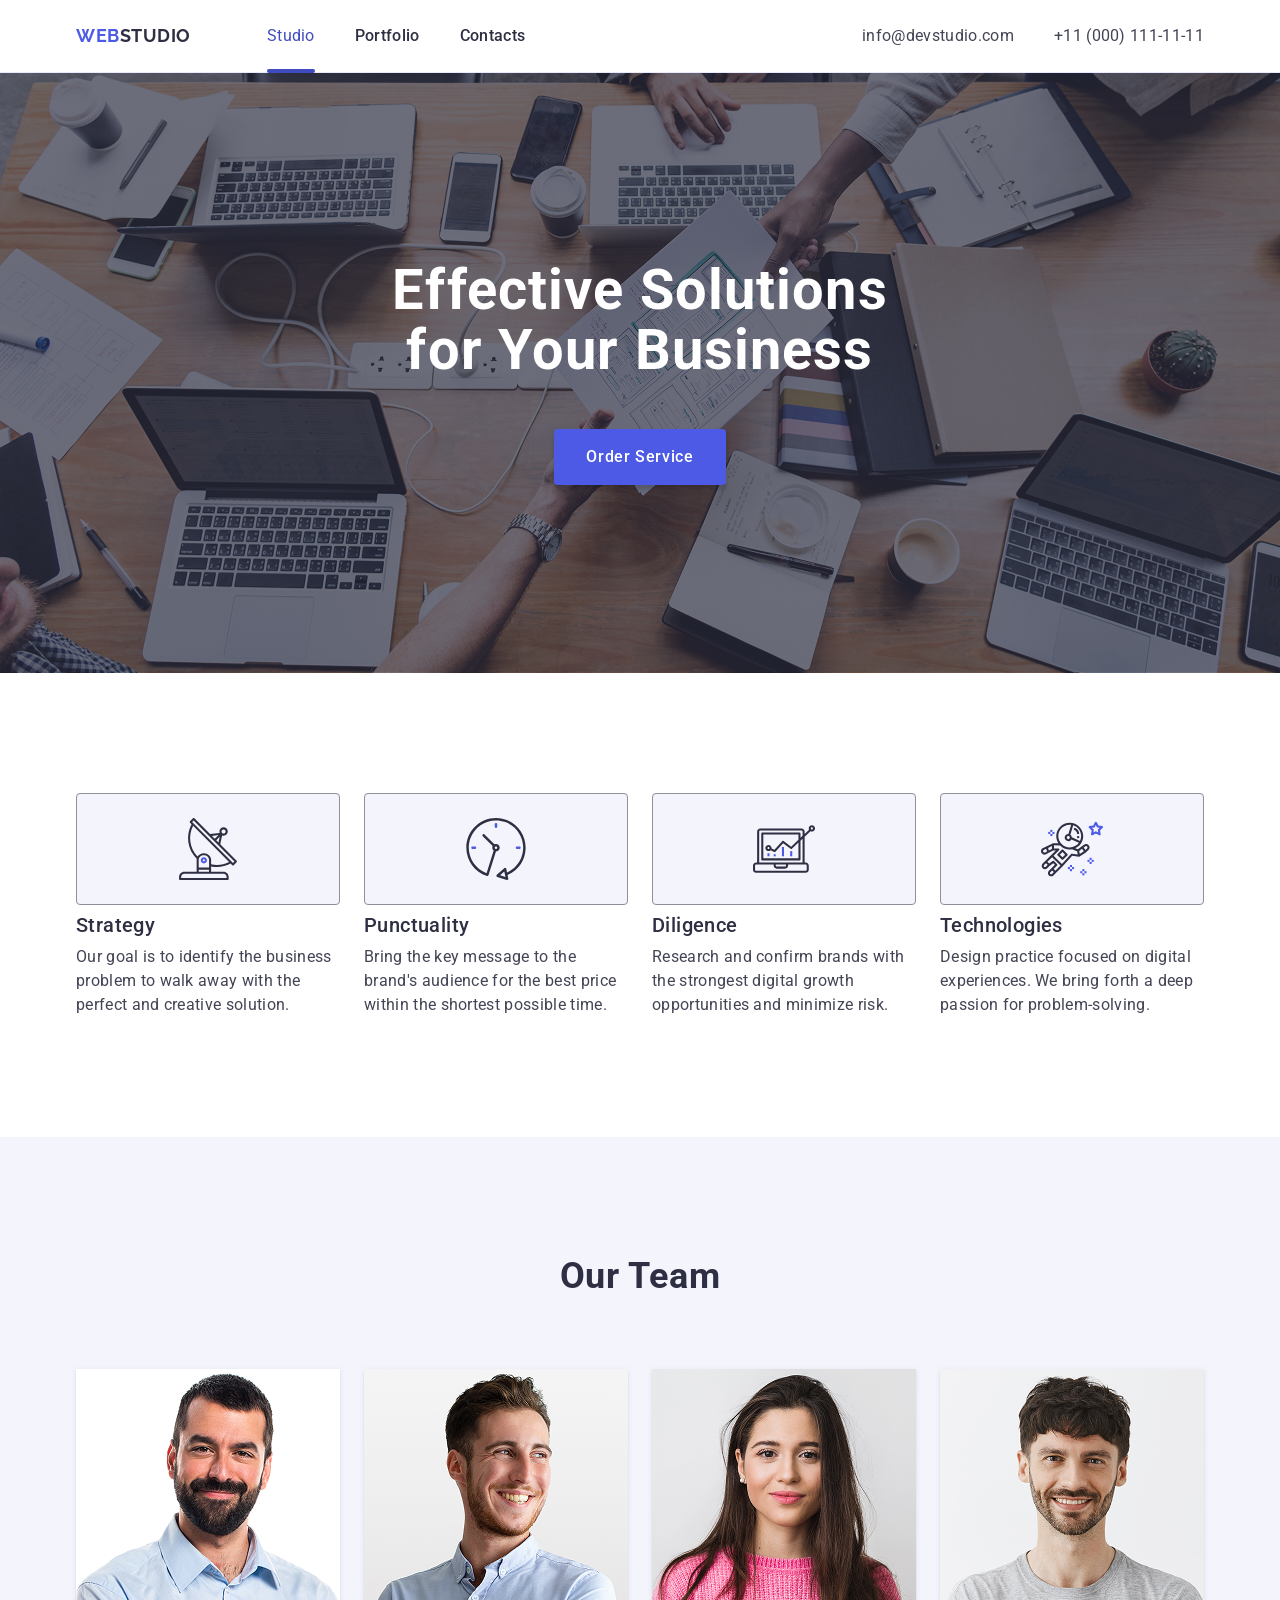
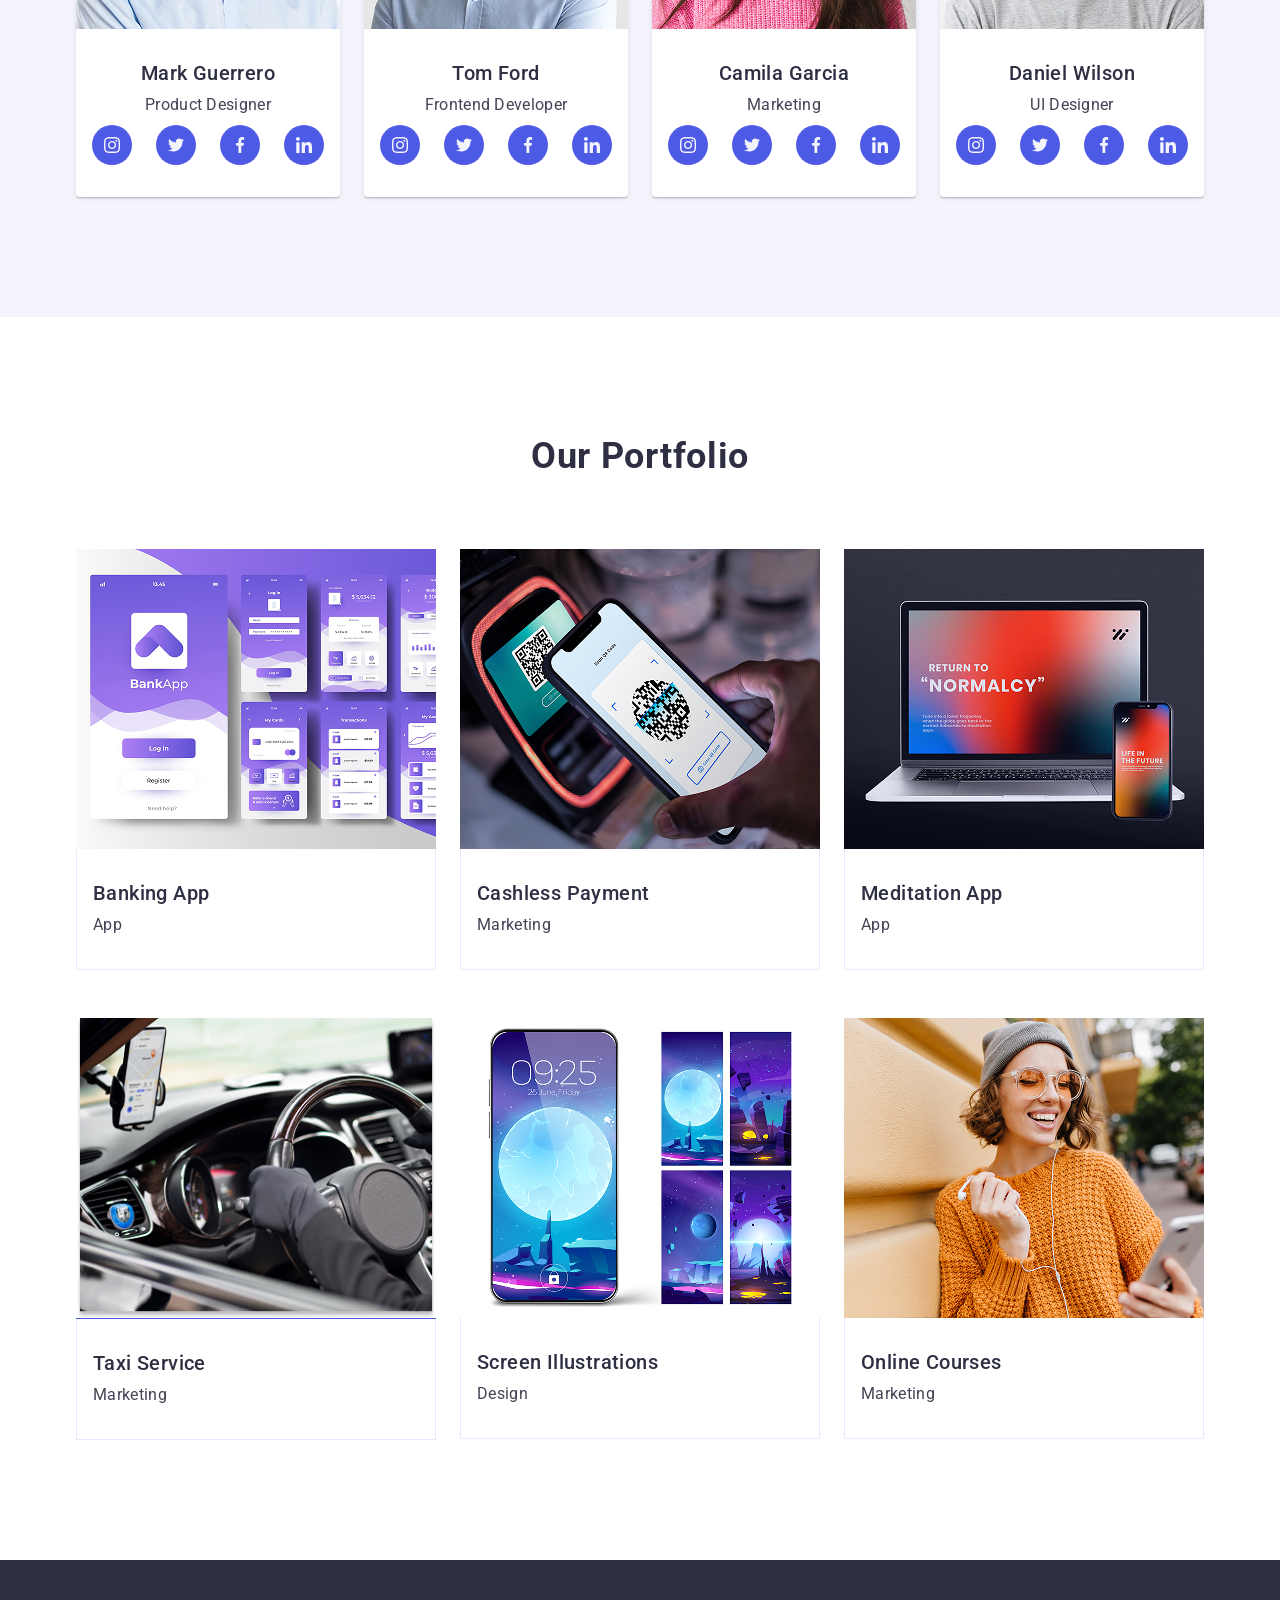
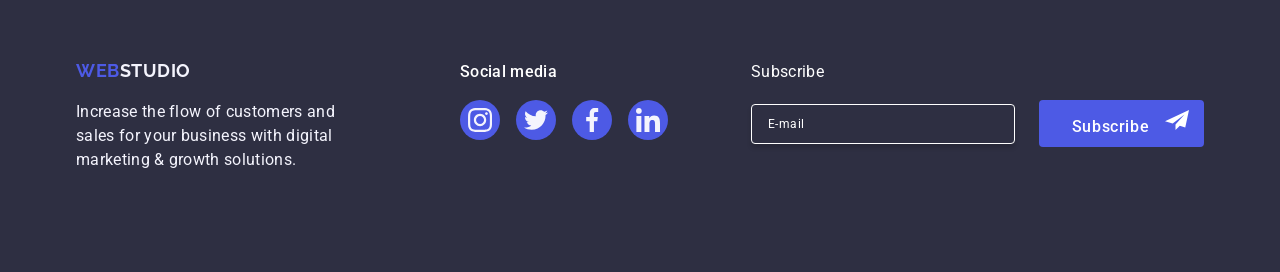
==== commit 6239474d: "move btn" ====
--- a/index.html
+++ b/index.html
@@ -869,8 +869,8 @@
                   >Privacy Policy</a
                 >
               </label>
-              <button class="modal-button" type="submit">Send</button>
             </div>
+            <button class="modal-button" type="submit">Send</button>
           </form>
         </div>
       </div>
--- a/css/styles.css
+++ b/css/styles.css
@@ -353,7 +353,7 @@
 .footer-wrap {
   display: flex;
   align-items: baseline;
-  gap: 80px;
+  /*gap: 80px;*/
 }
 .footer-wrapper {
   /* padding-top: 100px;
@@ -384,7 +384,8 @@
   max-width: 208px;
   /* padding-top: 100px;*/
   /*margin-top: 16px;*/
-  margin-left: 40px;
+  margin-left: 120px;
+  margin-right: 80px;
   align-items: baseline;
 }
 .footer-social-text {
@@ -410,6 +411,7 @@
 }
 .footer-subscribe {
   /* padding-left: 80px;*/
+  margin-left: auto;
   box-shadow: #31d0aa;
   border-color: #fff;
   transition: border-color 250ms cubic-bezier(0.4, 0, 0.2, 1);
@@ -425,53 +427,52 @@
 }
 
 .footer-input {
-  /*margin-top: 16px;*/
   border: 1px solid #fff;
   border-radius: 4px;
   background-color: #2e2f42;
   width: 264px;
   height: 40px;
+  font-size: 12px;
+  line-height: 2;
+  letter-spacing: 0.04em;
+  color: #fff;
   padding-left: 16px;
+  box-shadow: 0 4px 4px 0 rgba(0, 0, 0, 0.15);
+
+  transition: border-color 250ms cubic-bezier(0.4, 0, 0.2, 1);
 }
 .footer-input::placeholder {
   color: #fff;
-  /*padding-left: 16px;*/
-  /*padding-top: 8px;*/
+}
+.footer-input:focus {
+  outline: transparent;
+  border-color: #31d0aa;
 }
 .footer-btn {
-  /*margin-left: 24px;*/
   padding-block: 8px;
   padding-left: 24px;
-  /*padding-left: 24px;*/
+
   width: 165px;
   border: none;
-  text-align: left;
+  text-align: center;
   border-radius: 4px;
   background-color: #4d5ae5; /*iris*/
   color: #fff; /*cloud*/
   font-weight: 500;
   font-size: 16px;
   line-height: 1.5;
-  letter-spacing: 0.02em;
+  letter-spacing: 0.04em;
   transition: background-color 250ms cubic-bezier(0.4, 0, 0.2, 1);
 }
 .footer-btn:hover,
 .footer-btn:focus {
   background-color: #31d0aa; /*ocean*/
 }
-.footer-btn-icon {
-  position: relative;
-}
+
 .footer-subscribe-icon {
-  position: absolute;
-  top: 8px;
-  right: 24px;
-  /*left: 16px;*/
-}
-.footer-btn-text {
-  display: flex;
-  gap: 16px;
-}
+  margin-left: 16px;
+}
+
 .team-title,
 .team-text {
   text-align: center;
@@ -488,16 +489,12 @@
   position: fixed;
   top: 0;
   left: 0;
-
   width: 100%;
   height: 100%;
-
   background-color: rgba(46, 47, 66, 0.4);
-
   opacity: 0;
   visibility: hidden;
   pointer-events: none;
-
   transition:
     opacity 250ms cubic-bezier(0.4, 0, 0.2, 1),
     visibility 250ms cubic-bezier(0.4, 0, 0.2, 1);
@@ -513,13 +510,10 @@
   position: absolute;
   top: 50%;
   left: 50%;
-
   width: 408px;
   min-height: 584px;
   border-radius: 4px;
-
   transform: translate(-50%, -50%);
-
   box-shadow:
     0 1px 1px 0 rgba(0, 0, 0, 0.14),
     0 1px 3px 0 rgba(0, 0, 0, 0.12),
@@ -543,8 +537,6 @@
   background-color: #e7e9fc;
   border: 1px solid rgba(0, 0, 0, 0.1);
   border-radius: 50%;
-  /* color: #e7e9fc;*/
-
   cursor: pointer;
   transition: background-color 250ms cubic-bezier(0.4, 0, 0.2, 1);
 }
@@ -552,21 +544,18 @@
 .modal-close-btn:focus {
   background-color: #404bbf;
   color: #fff;
-  /*fill: #fff;*/
 }
 .modal-wrapper {
   display: flex;
   flex-direction: column;
-  gap: 8px;
-
   padding-inline: 24px;
   padding-top: 72px;
+  padding-bottom: 22px;
 }
 .modal-title {
   font-weight: 500;
   font-size: 16px;
-  /*margin-bottom: 18px;*/
-  padding-bottom: 10px;
+  padding-bottom: 16px;
   text-align: center;
   color: #2e2f42; /*navyblue*/
 }
@@ -574,7 +563,6 @@
   display: flex;
   flex-direction: column;
   gap: 8px;
-  /*margin-top: 22px;*/
 }
 
 .input-text {
@@ -582,6 +570,9 @@
   flex-direction: column;
   gap: 4px;
   color: #8e8f99;
+  font-size: 12px;
+  line-height: 1.17;
+  letter-spacing: 0.04em;
   border-radius: 4px;
   position: relative;
 }
@@ -598,8 +589,7 @@
   transition: border-color 250ms cubic-bezier(0.4, 0, 0.2, 1);
 }
 .modal-input:focus + .modal-name-icon {
-  stroke: #4d5ae5;
-  fill:#4d5ae5
+  fill: #4d5ae5;
   transition: stroke 250ms cubic-bezier(0.4, 0, 0.2, 1);
   transition: fill 250ms cubic-bezier(0.4, 0, 0.2, 1);
 }
@@ -635,6 +625,8 @@
   line-height: 1.17;
   letter-spacing: 0.04em;
   color: #8e8f99;
+  padding-top: 6px;
+  margin-bottom: 16px;
 }
 .checkbox-checked {
   display: flex;
@@ -650,42 +642,55 @@
   display: flex;
   flex-direction: column;
   justify-content: center;
+  /*padding-bottom: 22px;*/
 }
 .modal-checkbox:checked + .checkbox .checkbox-checked {
   background-color: #404bbf;
+  border-color: #404bbf;
+
   opacity: 1;
-  /* fill: #fff;*/
-}
-.checkbox-icon {
-  opacity: 1;
+  /*fill: #f4f4fd;*/
+  transition: background-color 250ms cubic-bezier(0.4, 0, 0.2, 1);
+}
+.modal-checkbox:checked + .checkbox .checkbox-icon {
+  fill: #f4f4fd;
+  transition: fill 250ms cubic-bezier(0.4, 0, 0.2, 1);
+}
+.checkbox-checked {
+  border: 1px solid rgba(46, 47, 66, 0.4);
+  /*opacity: 0;*/
+  transition:
+    background-color 250ms cubic-bezier(0.4, 0, 0.2, 1),
+    border-color 250ms cubic-bezier(0.4, 0, 0.2, 1);
+  transition: fill 250ms cubic-bezier(0.4, 0, 0.2, 1);
 }
 .checkbox-link {
-  /* display: flex;*/
   font-size: 12px;
   line-height: 1.17;
   letter-spacing: 0.04em;
   color: #4d5ae5;
   text-decoration: underline;
-  /*border-bottom: 1px solid #4d5ae5;*/
 }
 
 .modal-name-icon {
   position: absolute;
   bottom: 50%;
   left: 16px;
+  fill: #2e2f42;
   transform: translateY(100%);
 }
 .modal-button {
   width: 169px;
   height: 56px;
-  /*margin-top: 16px;*/
-
   padding: 8px 24px;
   border: none;
   border-radius: 4px;
   background-color: #4d5ae5; /*iris*/
   color: #fff; /*cloud*/
-  margin: 24px auto;
+  cursor: pointer;
+  box-shadow: 0 4px 4px 0 rgba(0, 0, 0, 0.15);
+  margin: 0 auto;
+  /* margin-bottom: 22px;*/
   transition: background-color 250ms cubic-bezier(0.4, 0, 0.2, 1);
 }
 .modal-button:hover,
